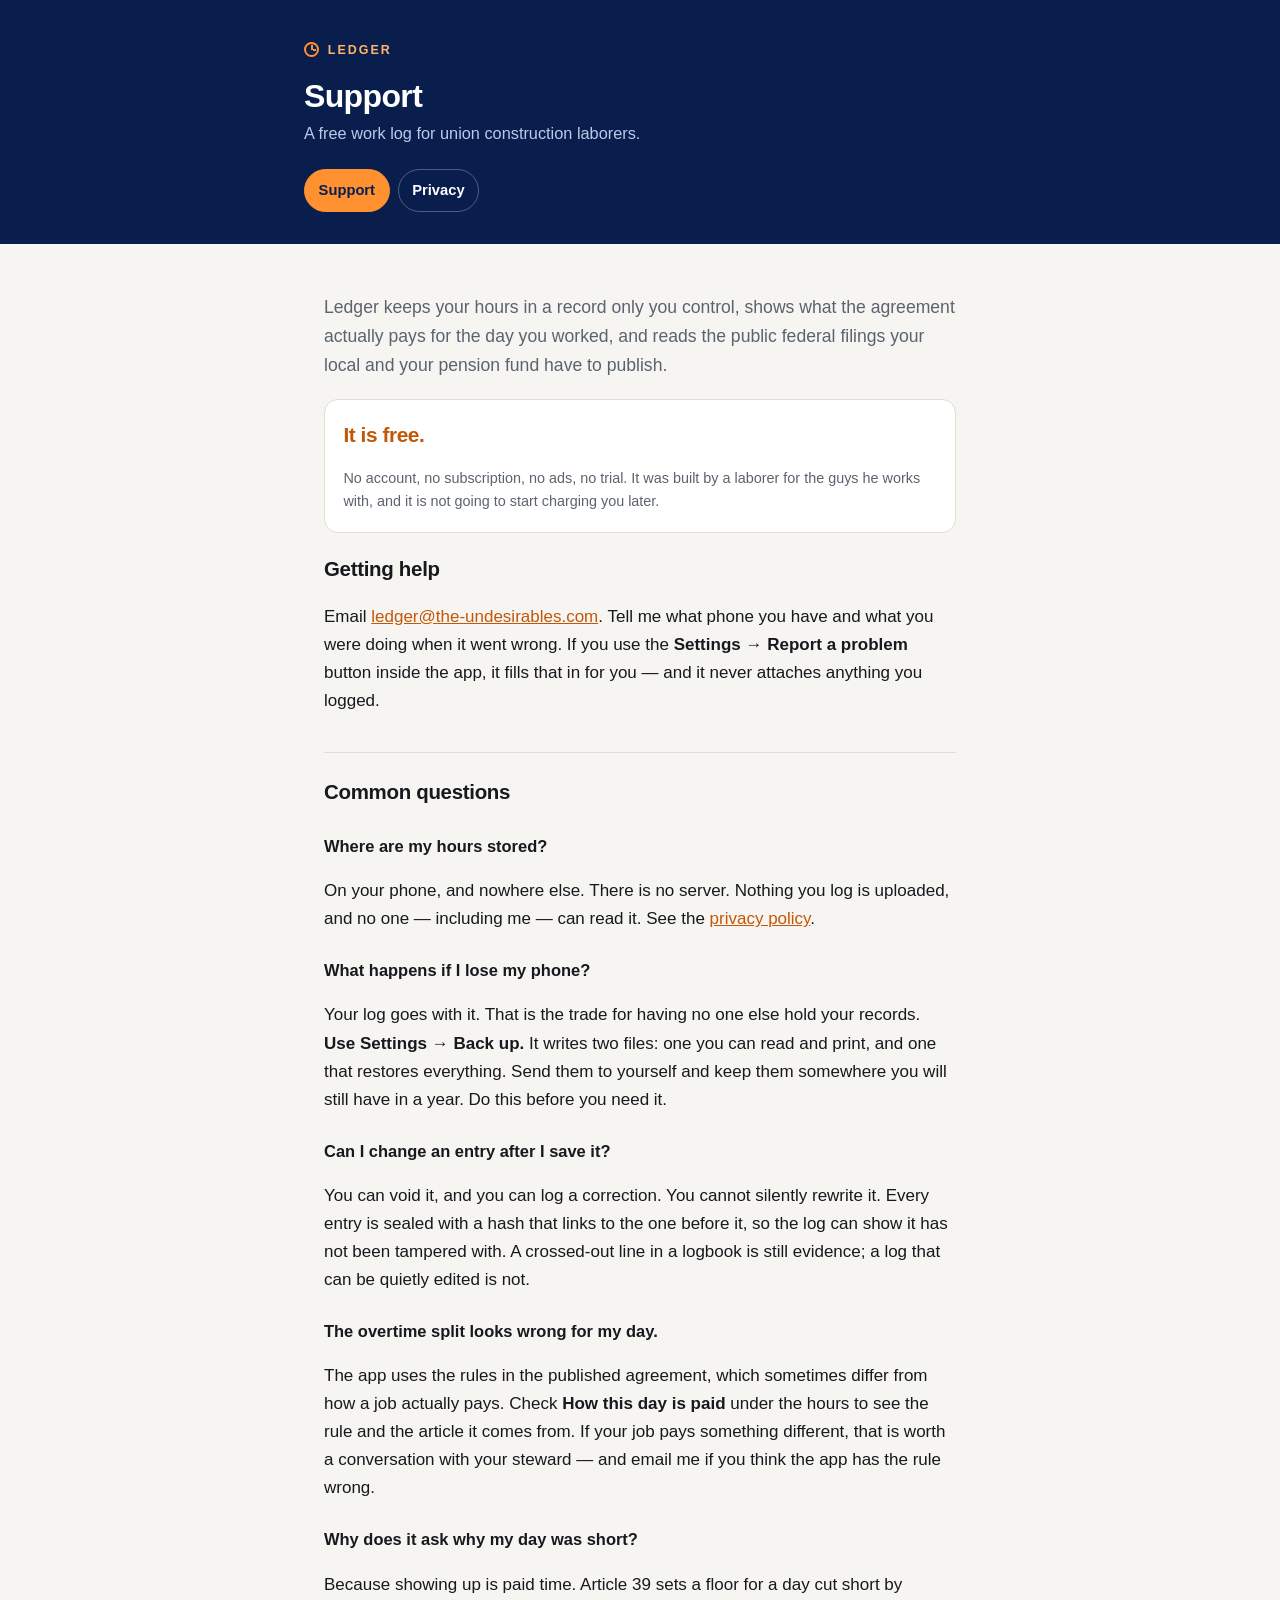
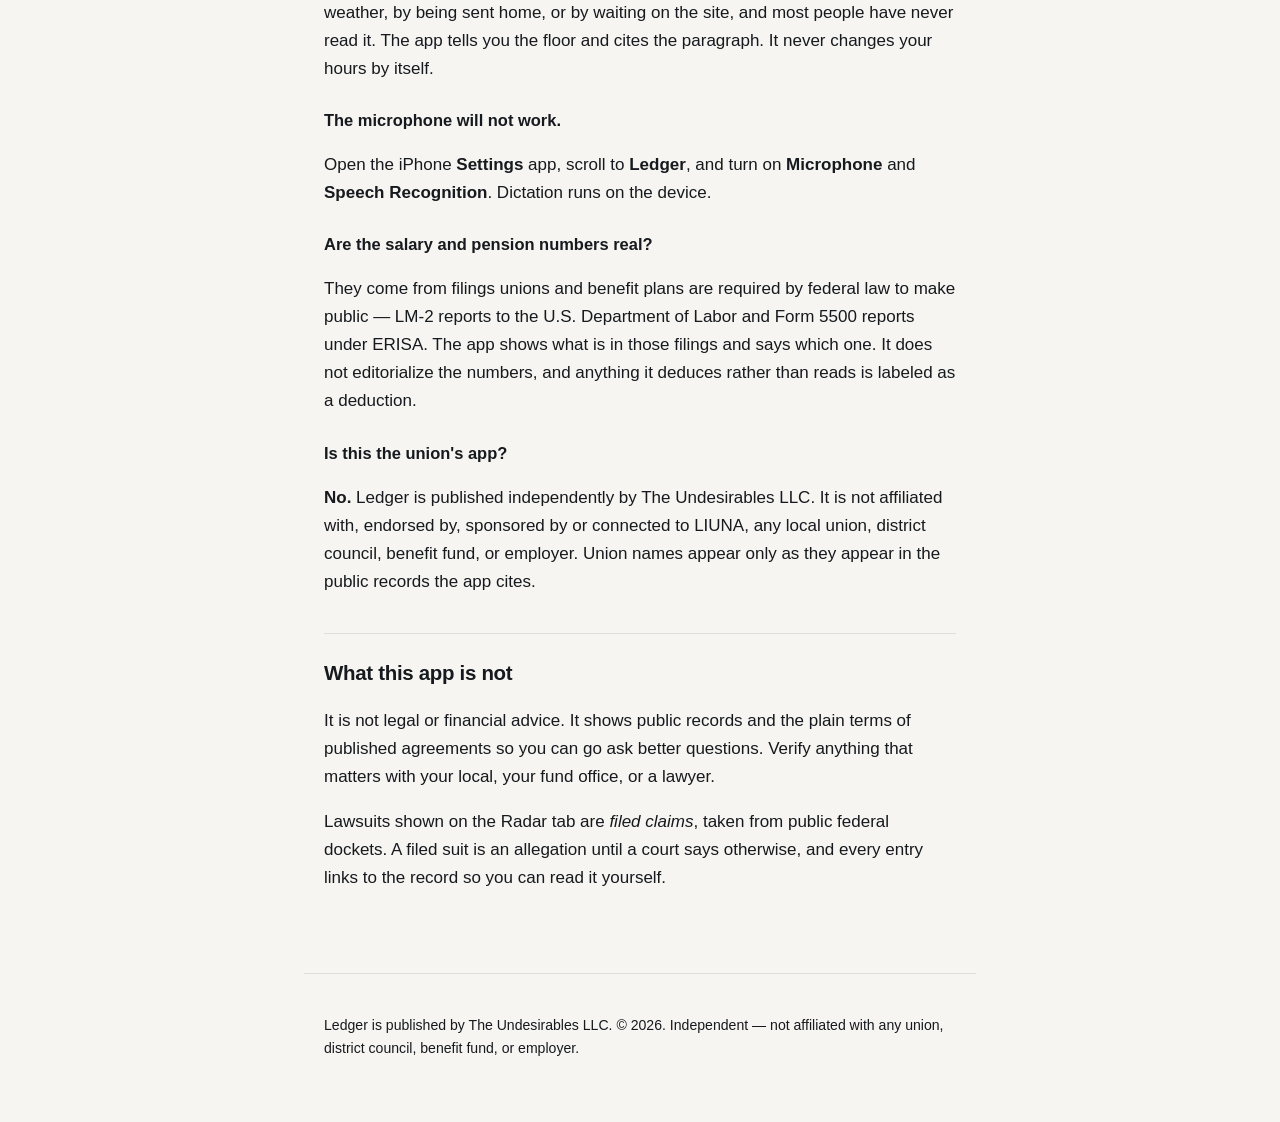
==== index.html @ 3ea69cf5 "Ledger support and privacy pages Apple requires both as public URLs. Two static pages, one styleshee" ====
<!doctype html>
<html lang="en">
<head>
<meta charset="utf-8">
<meta name="viewport" content="width=device-width, initial-scale=1">
<title>Ledger — Support</title>
<meta name="description" content="Help and support for Ledger, a free work log for union construction laborers.">
<link rel="stylesheet" href="./style.css">
</head>
<body>

<header>
  <div class="wrap">
    <span class="mark">Ledger</span>
    <h1>Support</h1>
    <p>A free work log for union construction laborers.</p>
    <nav>
      <a href="./" aria-current="page">Support</a>
      <a href="./privacy.html">Privacy</a>
    </nav>
  </div>
</header>

<main>

<p class="lede">Ledger keeps your hours in a record only you control, shows what
the agreement actually pays for the day you worked, and reads the public federal
filings your local and your pension fund have to publish.</p>

<div class="card">
  <p class="big">It is free.</p>
  <p class="meta">No account, no subscription, no ads, no trial. It was built by
  a laborer for the guys he works with, and it is not going to start charging you
  later.</p>
</div>

<h2>Getting help</h2>

<p>Email <a href="mailto:ledger@the-undesirables.com">ledger@the-undesirables.com</a>. Tell me what phone you
have and what you were doing when it went wrong. If you use the
<strong>Settings → Report a problem</strong> button inside the app, it fills that
in for you — and it never attaches anything you logged.</p>

<h2>Common questions</h2>

<h3>Where are my hours stored?</h3>
<p>On your phone, and nowhere else. There is no server. Nothing you log is
uploaded, and no one — including me — can read it. See the
<a href="./privacy.html">privacy policy</a>.</p>

<h3>What happens if I lose my phone?</h3>
<p>Your log goes with it. That is the trade for having no one else hold your
records. <strong>Use Settings → Back up.</strong> It writes two files: one you
can read and print, and one that restores everything. Send them to yourself and
keep them somewhere you will still have in a year. Do this before you need it.</p>

<h3>Can I change an entry after I save it?</h3>
<p>You can void it, and you can log a correction. You cannot silently rewrite
it. Every entry is sealed with a hash that links to the one before it, so the
log can show it has not been tampered with. A crossed-out line in a logbook is
still evidence; a log that can be quietly edited is not.</p>

<h3>The overtime split looks wrong for my day.</h3>
<p>The app uses the rules in the published agreement, which sometimes differ
from how a job actually pays. Check <strong>How this day is paid</strong> under
the hours to see the rule and the article it comes from. If your job pays
something different, that is worth a conversation with your steward — and email
me if you think the app has the rule wrong.</p>

<h3>Why does it ask why my day was short?</h3>
<p>Because showing up is paid time. Article 39 sets a floor for a day cut short
by weather, by being sent home, or by waiting on the site, and most people have
never read it. The app tells you the floor and cites the paragraph. It never
changes your hours by itself.</p>

<h3>The microphone will not work.</h3>
<p>Open the iPhone <strong>Settings</strong> app, scroll to <strong>Ledger</strong>,
and turn on <strong>Microphone</strong> and <strong>Speech Recognition</strong>.
Dictation runs on the device.</p>

<h3>Are the salary and pension numbers real?</h3>
<p>They come from filings unions and benefit plans are required by federal law
to make public — LM-2 reports to the U.S. Department of Labor and Form 5500
reports under ERISA. The app shows what is in those filings and says which one.
It does not editorialize the numbers, and anything it deduces rather than reads
is labeled as a deduction.</p>

<h3>Is this the union's app?</h3>
<p><strong>No.</strong> Ledger is published independently by The Undesirables
LLC. It is not affiliated with, endorsed by, sponsored by or connected to LIUNA,
any local union, district council, benefit fund, or employer. Union names appear
only as they appear in the public records the app cites.</p>

<h2>What this app is not</h2>

<p>It is not legal or financial advice. It shows public records and the plain
terms of published agreements so you can go ask better questions. Verify
anything that matters with your local, your fund office, or a lawyer.</p>

<p>Lawsuits shown on the Radar tab are <em>filed claims</em>, taken from public
federal dockets. A filed suit is an allegation until a court says otherwise, and
every entry links to the record so you can read it yourself.</p>

</main>

<footer>
  <p>Ledger is published by The Undesirables LLC. © 2026. Independent — not
  affiliated with any union, district council, benefit fund, or employer.</p>
</footer>

</body>
</html>
---- style.css ----
/* Ledger help site. One stylesheet, no fonts to fetch, no scripts. It has to
   open fast on a job trailer's signal, on a phone somebody bought in 2019. */

*, *::before, *::after { box-sizing: border-box; }

:root {
  --navy:   #0a1e4d;
  --navy-2: #133063;
  --paper:  #f6f5f2;
  --card:   #ffffff;
  --ink:    #16191d;
  --ink-2:  #5b636f;
  --line:   #e2ded7;
  --orange: #c25708;
}

@media (prefers-color-scheme: dark) {
  :root {
    --paper: #0b1220; --card: #121a2b; --ink: #eef1f5; --ink-2: #9aa5b6;
    --line: #222d42; --orange: #ff9130;
  }
}

html { -webkit-text-size-adjust: 100%; }

body {
  margin: 0;
  background: var(--paper);
  color: var(--ink);
  font: 17px/1.65 -apple-system, BlinkMacSystemFont, "Segoe UI", Roboto, Helvetica, Arial, sans-serif;
}

header {
  background: var(--navy);
  color: #fff;
  padding: 2.4rem 1.25rem 2rem;
}
header .wrap { max-width: 42rem; margin: 0 auto; }

.mark {
  display: inline-flex; align-items: center; gap: .55rem;
  font-weight: 700; letter-spacing: .16em; font-size: .78rem;
  text-transform: uppercase; color: #ffb46b;
}
.mark::before {
  content: ''; width: 15px; height: 15px; border-radius: 50%;
  border: 2.5px solid #ff9130;
  background:
    linear-gradient(#ff9130, #ff9130) 50% 4% / 2px 46% no-repeat,
    linear-gradient(#ff9130, #ff9130) 96% 50% / 30% 2px no-repeat;
}
header h1 {
  margin: .7rem 0 .35rem;
  font-size: 2rem; line-height: 1.15; letter-spacing: -.02em;
}
header p { margin: 0; color: #b9cbe8; font-size: 1.02rem; }

nav { margin-top: 1.4rem; display: flex; gap: .5rem; flex-wrap: wrap; }
nav a {
  padding: .5rem .85rem; border-radius: 999px;
  border: 1px solid rgba(255,255,255,.28);
  color: #fff; text-decoration: none; font-size: .92rem; font-weight: 600;
}
nav a[aria-current="page"] { background: #ff9130; border-color: #ff9130; color: var(--navy); }

main { max-width: 42rem; margin: 0 auto; padding: 2rem 1.25rem 4rem; }

h2 {
  margin: 2.3rem 0 .6rem; font-size: 1.28rem; letter-spacing: -.015em;
  padding-top: 1.4rem; border-top: 1px solid var(--line);
}
main > h2:first-of-type { border-top: 0; padding-top: 0; margin-top: .4rem; }
h3 { margin: 1.5rem 0 .35rem; font-size: 1.03rem; }

p, li { color: var(--ink); }
ul { padding-left: 1.15rem; }
li { margin: .3rem 0; }

.lede { font-size: 1.1rem; color: var(--ink-2); }

.card {
  background: var(--card); border: 1px solid var(--line);
  border-radius: 14px; padding: 1.1rem 1.15rem; margin: 1.2rem 0;
}
.card p:first-child { margin-top: 0; }
.card p:last-child { margin-bottom: 0; }

.big {
  font-size: 1.3rem; font-weight: 700; letter-spacing: -.02em;
  color: var(--orange); margin: 0;
}

a { color: var(--orange); }

.meta { color: var(--ink-2); font-size: .9rem; }

footer {
  max-width: 42rem; margin: 0 auto; padding: 1.6rem 1.25rem 3rem;
  border-top: 1px solid var(--line); color: var(--ink-2); font-size: .88rem;
}
footer a { color: var(--ink-2); }
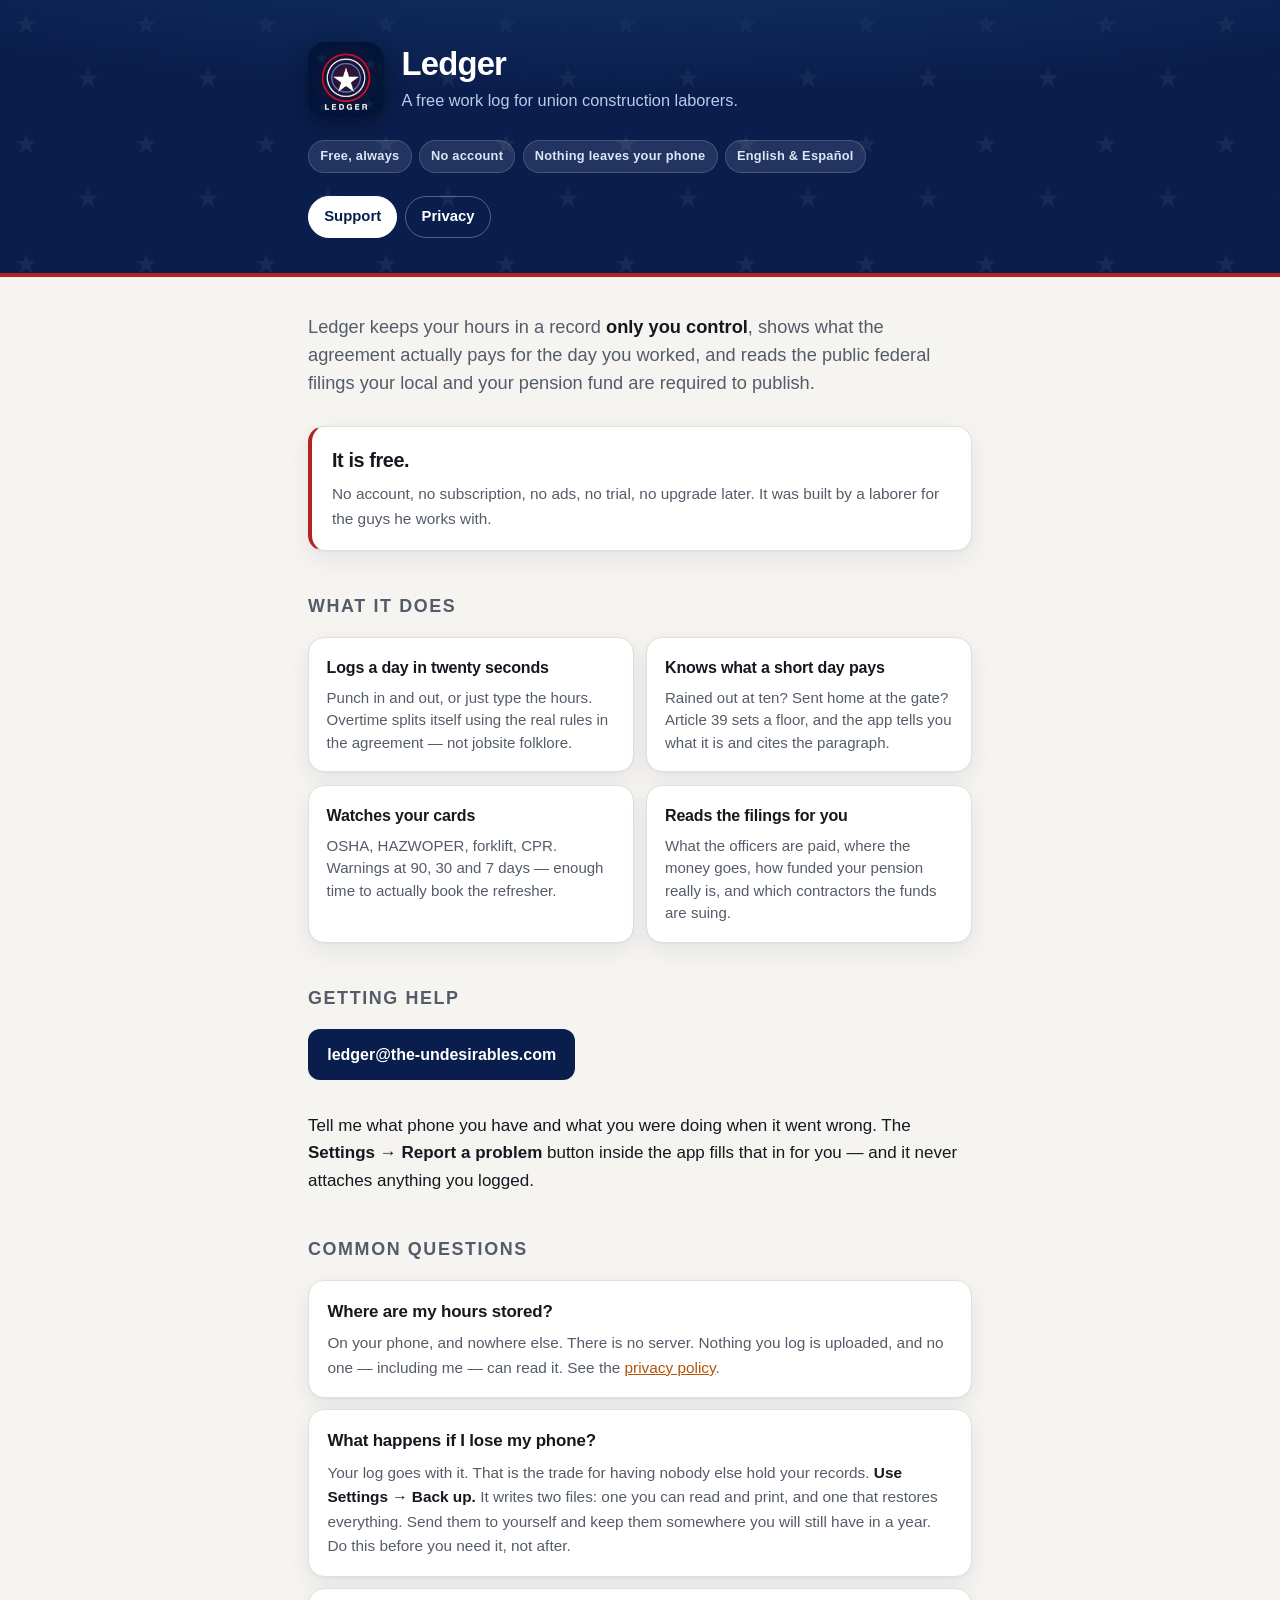
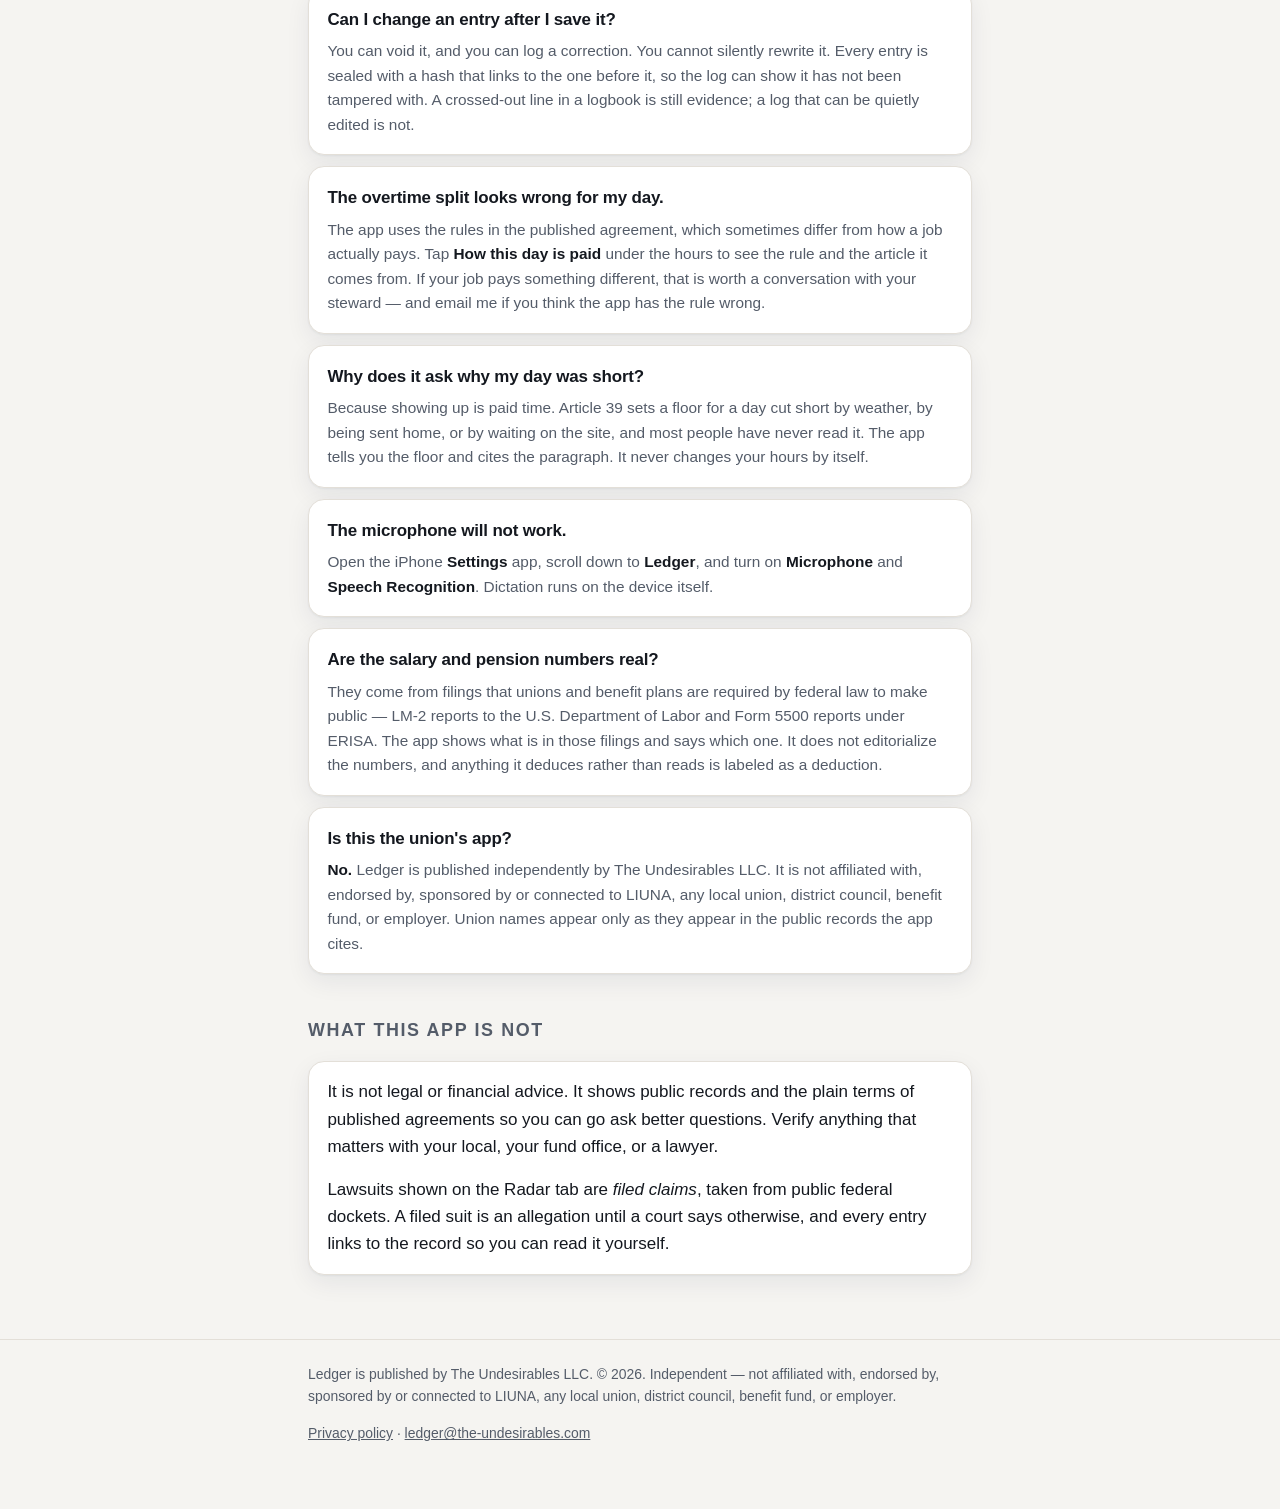
==== commit 196a0280: "Design pass: give the pages the app's own identity The support page was a wall of question-and-answe" ====
--- a/index.html
+++ b/index.html
@@ -5,15 +5,26 @@
 <meta name="viewport" content="width=device-width, initial-scale=1">
 <title>Ledger — Support</title>
 <meta name="description" content="Help and support for Ledger, a free work log for union construction laborers.">
+<link rel="icon" href="./icon-256.png">
 <link rel="stylesheet" href="./style.css">
 </head>
 <body>
 
 <header>
   <div class="wrap">
-    <span class="mark">Ledger</span>
-    <h1>Support</h1>
-    <p>A free work log for union construction laborers.</p>
+    <div class="hero">
+      <img src="./icon-256.png" alt="" width="76" height="76">
+      <div>
+        <h1>Ledger</h1>
+        <p>A free work log for union construction laborers.</p>
+      </div>
+    </div>
+    <div class="chips">
+      <span>Free, always</span>
+      <span>No account</span>
+      <span>Nothing leaves your phone</span>
+      <span>English &amp; Español</span>
+    </div>
     <nav>
       <a href="./" aria-current="page">Support</a>
       <a href="./privacy.html">Privacy</a>
@@ -22,90 +33,144 @@
 </header>
 
 <main>
+<div class="wrap">
 
-<p class="lede">Ledger keeps your hours in a record only you control, shows what
-the agreement actually pays for the day you worked, and reads the public federal
-filings your local and your pension fund have to publish.</p>
+  <p class="lede">Ledger keeps your hours in a record <strong>only you
+  control</strong>, shows what the agreement actually pays for the day you
+  worked, and reads the public federal filings your local and your pension fund
+  are required to publish.</p>
 
-<div class="card">
-  <p class="big">It is free.</p>
-  <p class="meta">No account, no subscription, no ads, no trial. It was built by
-  a laborer for the guys he works with, and it is not going to start charging you
-  later.</p>
+  <div class="free">
+    <b>It is free.</b>
+    <p>No account, no subscription, no ads, no trial, no upgrade later. It was
+    built by a laborer for the guys he works with.</p>
+  </div>
+
+  <h2>What it does</h2>
+
+  <div class="grid">
+    <div class="tile">
+      <h3>Logs a day in twenty seconds</h3>
+      <p>Punch in and out, or just type the hours. Overtime splits itself using
+      the real rules in the agreement — not jobsite folklore.</p>
+    </div>
+    <div class="tile">
+      <h3>Knows what a short day pays</h3>
+      <p>Rained out at ten? Sent home at the gate? Article 39 sets a floor, and
+      the app tells you what it is and cites the paragraph.</p>
+    </div>
+    <div class="tile">
+      <h3>Watches your cards</h3>
+      <p>OSHA, HAZWOPER, forklift, CPR. Warnings at 90, 30 and 7 days — enough
+      time to actually book the refresher.</p>
+    </div>
+    <div class="tile">
+      <h3>Reads the filings for you</h3>
+      <p>What the officers are paid, where the money goes, how funded your
+      pension really is, and which contractors the funds are suing.</p>
+    </div>
+  </div>
+
+  <h2>Getting help</h2>
+
+  <p><a class="mailto" href="mailto:ledger@the-undesirables.com">ledger@the-undesirables.com</a></p>
+
+  <p>Tell me what phone you have and what you were doing when it went wrong. The
+  <strong>Settings → Report a problem</strong> button inside the app fills that
+  in for you — and it never attaches anything you logged.</p>
+
+  <h2>Common questions</h2>
+
+  <div class="qa">
+    <h3>Where are my hours stored?</h3>
+    <p>On your phone, and nowhere else. There is no server. Nothing you log is
+    uploaded, and no one — including me — can read it. See the
+    <a href="./privacy.html">privacy policy</a>.</p>
+  </div>
+
+  <div class="qa">
+    <h3>What happens if I lose my phone?</h3>
+    <p>Your log goes with it. That is the trade for having nobody else hold your
+    records. <strong>Use Settings → Back up.</strong> It writes two files: one
+    you can read and print, and one that restores everything. Send them to
+    yourself and keep them somewhere you will still have in a year. Do this
+    before you need it, not after.</p>
+  </div>
+
+  <div class="qa">
+    <h3>Can I change an entry after I save it?</h3>
+    <p>You can void it, and you can log a correction. You cannot silently
+    rewrite it. Every entry is sealed with a hash that links to the one before
+    it, so the log can show it has not been tampered with. A crossed-out line in
+    a logbook is still evidence; a log that can be quietly edited is not.</p>
+  </div>
+
+  <div class="qa">
+    <h3>The overtime split looks wrong for my day.</h3>
+    <p>The app uses the rules in the published agreement, which sometimes differ
+    from how a job actually pays. Tap <strong>How this day is paid</strong>
+    under the hours to see the rule and the article it comes from. If your job
+    pays something different, that is worth a conversation with your steward —
+    and email me if you think the app has the rule wrong.</p>
+  </div>
+
+  <div class="qa">
+    <h3>Why does it ask why my day was short?</h3>
+    <p>Because showing up is paid time. Article 39 sets a floor for a day cut
+    short by weather, by being sent home, or by waiting on the site, and most
+    people have never read it. The app tells you the floor and cites the
+    paragraph. It never changes your hours by itself.</p>
+  </div>
+
+  <div class="qa">
+    <h3>The microphone will not work.</h3>
+    <p>Open the iPhone <strong>Settings</strong> app, scroll down to
+    <strong>Ledger</strong>, and turn on <strong>Microphone</strong> and
+    <strong>Speech Recognition</strong>. Dictation runs on the device itself.</p>
+  </div>
+
+  <div class="qa">
+    <h3>Are the salary and pension numbers real?</h3>
+    <p>They come from filings that unions and benefit plans are required by
+    federal law to make public — LM-2 reports to the U.S. Department of Labor
+    and Form 5500 reports under ERISA. The app shows what is in those filings
+    and says which one. It does not editorialize the numbers, and anything it
+    deduces rather than reads is labeled as a deduction.</p>
+  </div>
+
+  <div class="qa">
+    <h3>Is this the union's app?</h3>
+    <p><strong>No.</strong> Ledger is published independently by The
+    Undesirables LLC. It is not affiliated with, endorsed by, sponsored by or
+    connected to LIUNA, any local union, district council, benefit fund, or
+    employer. Union names appear only as they appear in the public records the
+    app cites.</p>
+  </div>
+
+  <h2>What this app is not</h2>
+
+  <div class="plain">
+    <p>It is not legal or financial advice. It shows public records and the
+    plain terms of published agreements so you can go ask better questions.
+    Verify anything that matters with your local, your fund office, or a
+    lawyer.</p>
+    <p>Lawsuits shown on the Radar tab are <em>filed claims</em>, taken from
+    public federal dockets. A filed suit is an allegation until a court says
+    otherwise, and every entry links to the record so you can read it
+    yourself.</p>
+  </div>
+
 </div>
-
-<h2>Getting help</h2>
-
-<p>Email <a href="mailto:ledger@the-undesirables.com">ledger@the-undesirables.com</a>. Tell me what phone you
-have and what you were doing when it went wrong. If you use the
-<strong>Settings → Report a problem</strong> button inside the app, it fills that
-in for you — and it never attaches anything you logged.</p>
-
-<h2>Common questions</h2>
-
-<h3>Where are my hours stored?</h3>
-<p>On your phone, and nowhere else. There is no server. Nothing you log is
-uploaded, and no one — including me — can read it. See the
-<a href="./privacy.html">privacy policy</a>.</p>
-
-<h3>What happens if I lose my phone?</h3>
-<p>Your log goes with it. That is the trade for having no one else hold your
-records. <strong>Use Settings → Back up.</strong> It writes two files: one you
-can read and print, and one that restores everything. Send them to yourself and
-keep them somewhere you will still have in a year. Do this before you need it.</p>
-
-<h3>Can I change an entry after I save it?</h3>
-<p>You can void it, and you can log a correction. You cannot silently rewrite
-it. Every entry is sealed with a hash that links to the one before it, so the
-log can show it has not been tampered with. A crossed-out line in a logbook is
-still evidence; a log that can be quietly edited is not.</p>
-
-<h3>The overtime split looks wrong for my day.</h3>
-<p>The app uses the rules in the published agreement, which sometimes differ
-from how a job actually pays. Check <strong>How this day is paid</strong> under
-the hours to see the rule and the article it comes from. If your job pays
-something different, that is worth a conversation with your steward — and email
-me if you think the app has the rule wrong.</p>
-
-<h3>Why does it ask why my day was short?</h3>
-<p>Because showing up is paid time. Article 39 sets a floor for a day cut short
-by weather, by being sent home, or by waiting on the site, and most people have
-never read it. The app tells you the floor and cites the paragraph. It never
-changes your hours by itself.</p>
-
-<h3>The microphone will not work.</h3>
-<p>Open the iPhone <strong>Settings</strong> app, scroll to <strong>Ledger</strong>,
-and turn on <strong>Microphone</strong> and <strong>Speech Recognition</strong>.
-Dictation runs on the device.</p>
-
-<h3>Are the salary and pension numbers real?</h3>
-<p>They come from filings unions and benefit plans are required by federal law
-to make public — LM-2 reports to the U.S. Department of Labor and Form 5500
-reports under ERISA. The app shows what is in those filings and says which one.
-It does not editorialize the numbers, and anything it deduces rather than reads
-is labeled as a deduction.</p>
-
-<h3>Is this the union's app?</h3>
-<p><strong>No.</strong> Ledger is published independently by The Undesirables
-LLC. It is not affiliated with, endorsed by, sponsored by or connected to LIUNA,
-any local union, district council, benefit fund, or employer. Union names appear
-only as they appear in the public records the app cites.</p>
-
-<h2>What this app is not</h2>
-
-<p>It is not legal or financial advice. It shows public records and the plain
-terms of published agreements so you can go ask better questions. Verify
-anything that matters with your local, your fund office, or a lawyer.</p>
-
-<p>Lawsuits shown on the Radar tab are <em>filed claims</em>, taken from public
-federal dockets. A filed suit is an allegation until a court says otherwise, and
-every entry links to the record so you can read it yourself.</p>
-
 </main>
 
 <footer>
-  <p>Ledger is published by The Undesirables LLC. © 2026. Independent — not
-  affiliated with any union, district council, benefit fund, or employer.</p>
+  <div class="wrap">
+    <p>Ledger is published by The Undesirables LLC. © 2026. Independent — not
+    affiliated with, endorsed by, sponsored by or connected to LIUNA, any local
+    union, district council, benefit fund, or employer.</p>
+    <p><a href="./privacy.html">Privacy policy</a> ·
+    <a href="mailto:ledger@the-undesirables.com">ledger@the-undesirables.com</a></p>
+  </div>
 </footer>
 
 </body>
--- a/style.css
+++ b/style.css
@@ -1,23 +1,31 @@
-/* Ledger help site. One stylesheet, no fonts to fetch, no scripts. It has to
-   open fast on a job trailer's signal, on a phone somebody bought in 2019. */
+/* Ledger help site.
+   One stylesheet, no scripts, no fonts to fetch, one 59 KB icon. It has to open
+   on a job trailer's signal, on a phone somebody bought in 2019. Everything
+   here is system fonts and flat color. */
 
 *, *::before, *::after { box-sizing: border-box; }
 
 :root {
-  --navy:   #0a1e4d;
-  --navy-2: #133063;
-  --paper:  #f6f5f2;
-  --card:   #ffffff;
-  --ink:    #16191d;
-  --ink-2:  #5b636f;
-  --line:   #e2ded7;
-  --orange: #c25708;
+  --navy:    #0a1e4d;
+  --navy-2:  #123163;
+  --navy-3:  #061634;
+  --paper:   #f5f4f1;
+  --card:    #ffffff;
+  --ink:     #14181f;
+  --ink-2:   #545c69;
+  --line:    #e3dfd8;
+  --red:     #b4241f;
+  --orange:  #b4530a;
+  --star:    #ffffff;
+  --shadow:  0 1px 2px rgba(10,30,77,.05), 0 8px 24px rgba(10,30,77,.07);
+  --r:       16px;
 }
 
 @media (prefers-color-scheme: dark) {
   :root {
-    --paper: #0b1220; --card: #121a2b; --ink: #eef1f5; --ink-2: #9aa5b6;
-    --line: #222d42; --orange: #ff9130;
+    --paper: #0b1220; --card: #131c2e; --ink: #eef1f5; --ink-2: #9aa5b6;
+    --line: #222d42; --red: #ff6b63; --orange: #ff9130;
+    --shadow: none;
   }
 }
 
@@ -27,75 +35,141 @@
   margin: 0;
   background: var(--paper);
   color: var(--ink);
-  font: 17px/1.65 -apple-system, BlinkMacSystemFont, "Segoe UI", Roboto, Helvetica, Arial, sans-serif;
+  font: 17px/1.6 -apple-system, BlinkMacSystemFont, "Segoe UI", Roboto, Helvetica, Arial, sans-serif;
+  -webkit-font-smoothing: antialiased;
 }
+
+.wrap { max-width: 44rem; margin: 0 auto; padding: 0 1.25rem; }
+
+/* ---- hero ---- */
 
 header {
   background: var(--navy);
+  background-image:
+    radial-gradient(120% 90% at 50% -20%, var(--navy-2), transparent 60%),
+    url('data:image/svg+xml;utf8,<svg xmlns="http://www.w3.org/2000/svg" width="120" height="120" viewBox="0 0 120 120"><g fill="%23ffffff" fill-opacity="0.055"><path d="M26 14l2.4 7.3h7.7l-6.2 4.5 2.4 7.3-6.3-4.6-6.2 4.6 2.3-7.3-6.2-4.5h7.7z"/><path d="M88 68l2.4 7.3h7.7l-6.2 4.5 2.4 7.3-6.3-4.6-6.2 4.6 2.3-7.3-6.2-4.5h7.7z"/></g></svg>');
   color: #fff;
-  padding: 2.4rem 1.25rem 2rem;
+  padding: 2.6rem 0 2.2rem;
+  border-bottom: 4px solid var(--red);
 }
-header .wrap { max-width: 42rem; margin: 0 auto; }
 
-.mark {
-  display: inline-flex; align-items: center; gap: .55rem;
-  font-weight: 700; letter-spacing: .16em; font-size: .78rem;
-  text-transform: uppercase; color: #ffb46b;
+.hero { display: flex; align-items: center; gap: 1.1rem; }
+.hero img {
+  width: 76px; height: 76px; border-radius: 18px; flex: none;
+  box-shadow: 0 6px 20px rgba(0,0,0,.35);
 }
-.mark::before {
-  content: ''; width: 15px; height: 15px; border-radius: 50%;
-  border: 2.5px solid #ff9130;
-  background:
-    linear-gradient(#ff9130, #ff9130) 50% 4% / 2px 46% no-repeat,
-    linear-gradient(#ff9130, #ff9130) 96% 50% / 30% 2px no-repeat;
+.hero h1 {
+  margin: 0; font-size: 2.05rem; line-height: 1.1; letter-spacing: -.025em;
 }
-header h1 {
-  margin: .7rem 0 .35rem;
-  font-size: 2rem; line-height: 1.15; letter-spacing: -.02em;
+.hero p { margin: .3rem 0 0; color: #b7cbea; font-size: 1.02rem; }
+
+/* Three facts, stated once, at the top. They are the whole pitch. */
+.chips { display: flex; flex-wrap: wrap; gap: .45rem; margin-top: 1.4rem; }
+.chips span {
+  font-size: .8rem; font-weight: 640; letter-spacing: .02em;
+  padding: .34rem .7rem; border-radius: 999px;
+  background: rgba(255,255,255,.1); border: 1px solid rgba(255,255,255,.16);
+  color: #dbe7f8;
 }
-header p { margin: 0; color: #b9cbe8; font-size: 1.02rem; }
 
-nav { margin-top: 1.4rem; display: flex; gap: .5rem; flex-wrap: wrap; }
+nav { margin-top: 1.4rem; display: flex; gap: .5rem; }
 nav a {
-  padding: .5rem .85rem; border-radius: 999px;
-  border: 1px solid rgba(255,255,255,.28);
-  color: #fff; text-decoration: none; font-size: .92rem; font-weight: 600;
+  padding: .52rem .95rem; border-radius: 999px;
+  border: 1px solid rgba(255,255,255,.3);
+  color: #fff; text-decoration: none; font-size: .93rem; font-weight: 640;
 }
-nav a[aria-current="page"] { background: #ff9130; border-color: #ff9130; color: var(--navy); }
+nav a:hover { background: rgba(255,255,255,.1); }
+nav a[aria-current="page"] {
+  background: #fff; border-color: #fff; color: var(--navy);
+}
 
-main { max-width: 42rem; margin: 0 auto; padding: 2rem 1.25rem 4rem; }
+/* ---- body ---- */
+
+main { padding-top: 2.2rem; padding-bottom: 3rem; }
+
+.lede { font-size: 1.14rem; line-height: 1.55; color: var(--ink-2); margin: 0 0 1.8rem; }
+.lede strong { color: var(--ink); font-weight: 650; }
 
 h2 {
-  margin: 2.3rem 0 .6rem; font-size: 1.28rem; letter-spacing: -.015em;
-  padding-top: 1.4rem; border-top: 1px solid var(--line);
+  margin: 2.6rem 0 1rem; font-size: 1.12rem; letter-spacing: .09em;
+  text-transform: uppercase; color: var(--ink-2); font-weight: 700;
 }
-main > h2:first-of-type { border-top: 0; padding-top: 0; margin-top: .4rem; }
-h3 { margin: 1.5rem 0 .35rem; font-size: 1.03rem; }
+main > .wrap > h2:first-child { margin-top: 0; }
 
-p, li { color: var(--ink); }
-ul { padding-left: 1.15rem; }
-li { margin: .3rem 0; }
+h3 { margin: 0 0 .4rem; font-size: 1.06rem; letter-spacing: -.01em; }
 
-.lede { font-size: 1.1rem; color: var(--ink-2); }
-
-.card {
-  background: var(--card); border: 1px solid var(--line);
-  border-radius: 14px; padding: 1.1rem 1.15rem; margin: 1.2rem 0;
-}
-.card p:first-child { margin-top: 0; }
-.card p:last-child { margin-bottom: 0; }
-
-.big {
-  font-size: 1.3rem; font-weight: 700; letter-spacing: -.02em;
-  color: var(--orange); margin: 0;
-}
-
+p { margin: 0 0 1rem; }
+ul { padding-left: 1.15rem; margin: 0 0 1rem; }
+li { margin: .32rem 0; }
 a { color: var(--orange); }
 
-.meta { color: var(--ink-2); font-size: .9rem; }
+/* ---- the free card ---- */
+
+.free {
+  background: var(--card); border: 1px solid var(--line);
+  border-left: 4px solid var(--red);
+  border-radius: var(--r); padding: 1.15rem 1.25rem;
+  box-shadow: var(--shadow); margin: 0 0 1.6rem;
+}
+.free b { display: block; font-size: 1.24rem; letter-spacing: -.02em; margin-bottom: .3rem; }
+.free p { margin: 0; color: var(--ink-2); font-size: .96rem; }
+
+/* ---- what it does ---- */
+
+.grid { display: grid; gap: .8rem; grid-template-columns: 1fr; }
+@media (min-width: 40rem) { .grid { grid-template-columns: 1fr 1fr; } }
+
+.tile {
+  background: var(--card); border: 1px solid var(--line);
+  border-radius: var(--r); padding: 1.05rem 1.1rem; box-shadow: var(--shadow);
+}
+.tile h3 { font-size: 1rem; }
+.tile p { margin: 0; font-size: .94rem; color: var(--ink-2); line-height: 1.5; }
+
+/* ---- contact ---- */
+
+.mailto {
+  display: inline-block; margin-bottom: 1rem;
+  background: var(--navy); color: #fff; text-decoration: none;
+  padding: .8rem 1.2rem; border-radius: 12px;
+  font-weight: 650; font-size: 1rem;
+}
+.mailto:hover { background: var(--navy-2); }
+
+/* ---- faq ---- */
+
+.qa {
+  background: var(--card); border: 1px solid var(--line);
+  border-radius: var(--r); padding: 1.05rem 1.15rem; margin-bottom: .7rem;
+  box-shadow: var(--shadow);
+}
+.qa p:last-child { margin-bottom: 0; }
+.qa p { font-size: .96rem; color: var(--ink-2); }
+.qa p strong, .qa p b { color: var(--ink); }
+
+/* ---- privacy page ---- */
+
+.nothing {
+  background: var(--navy); color: #fff; border-radius: var(--r);
+  padding: 1.5rem 1.35rem; margin: 0 0 1.6rem;
+  border-left: 4px solid var(--red);
+}
+.nothing b { display: block; font-size: 2rem; letter-spacing: -.03em; line-height: 1; }
+.nothing p { margin: .6rem 0 0; color: #b7cbea; font-size: .96rem; }
+
+.plain { background: var(--card); border: 1px solid var(--line);
+  border-radius: var(--r); padding: 1.05rem 1.15rem; box-shadow: var(--shadow);
+  margin-bottom: 1rem; }
+.plain p:last-child, .plain ul:last-child { margin-bottom: 0; }
+
+/* ---- footer ---- */
 
 footer {
-  max-width: 42rem; margin: 0 auto; padding: 1.6rem 1.25rem 3rem;
-  border-top: 1px solid var(--line); color: var(--ink-2); font-size: .88rem;
+  border-top: 1px solid var(--line);
+  padding: 1.5rem 0 3rem; color: var(--ink-2); font-size: .87rem; line-height: 1.55;
 }
 footer a { color: var(--ink-2); }
+
+@media (prefers-reduced-motion: reduce) {
+  *, *::before, *::after { transition-duration: .01ms !important; animation-duration: .01ms !important; }
+}
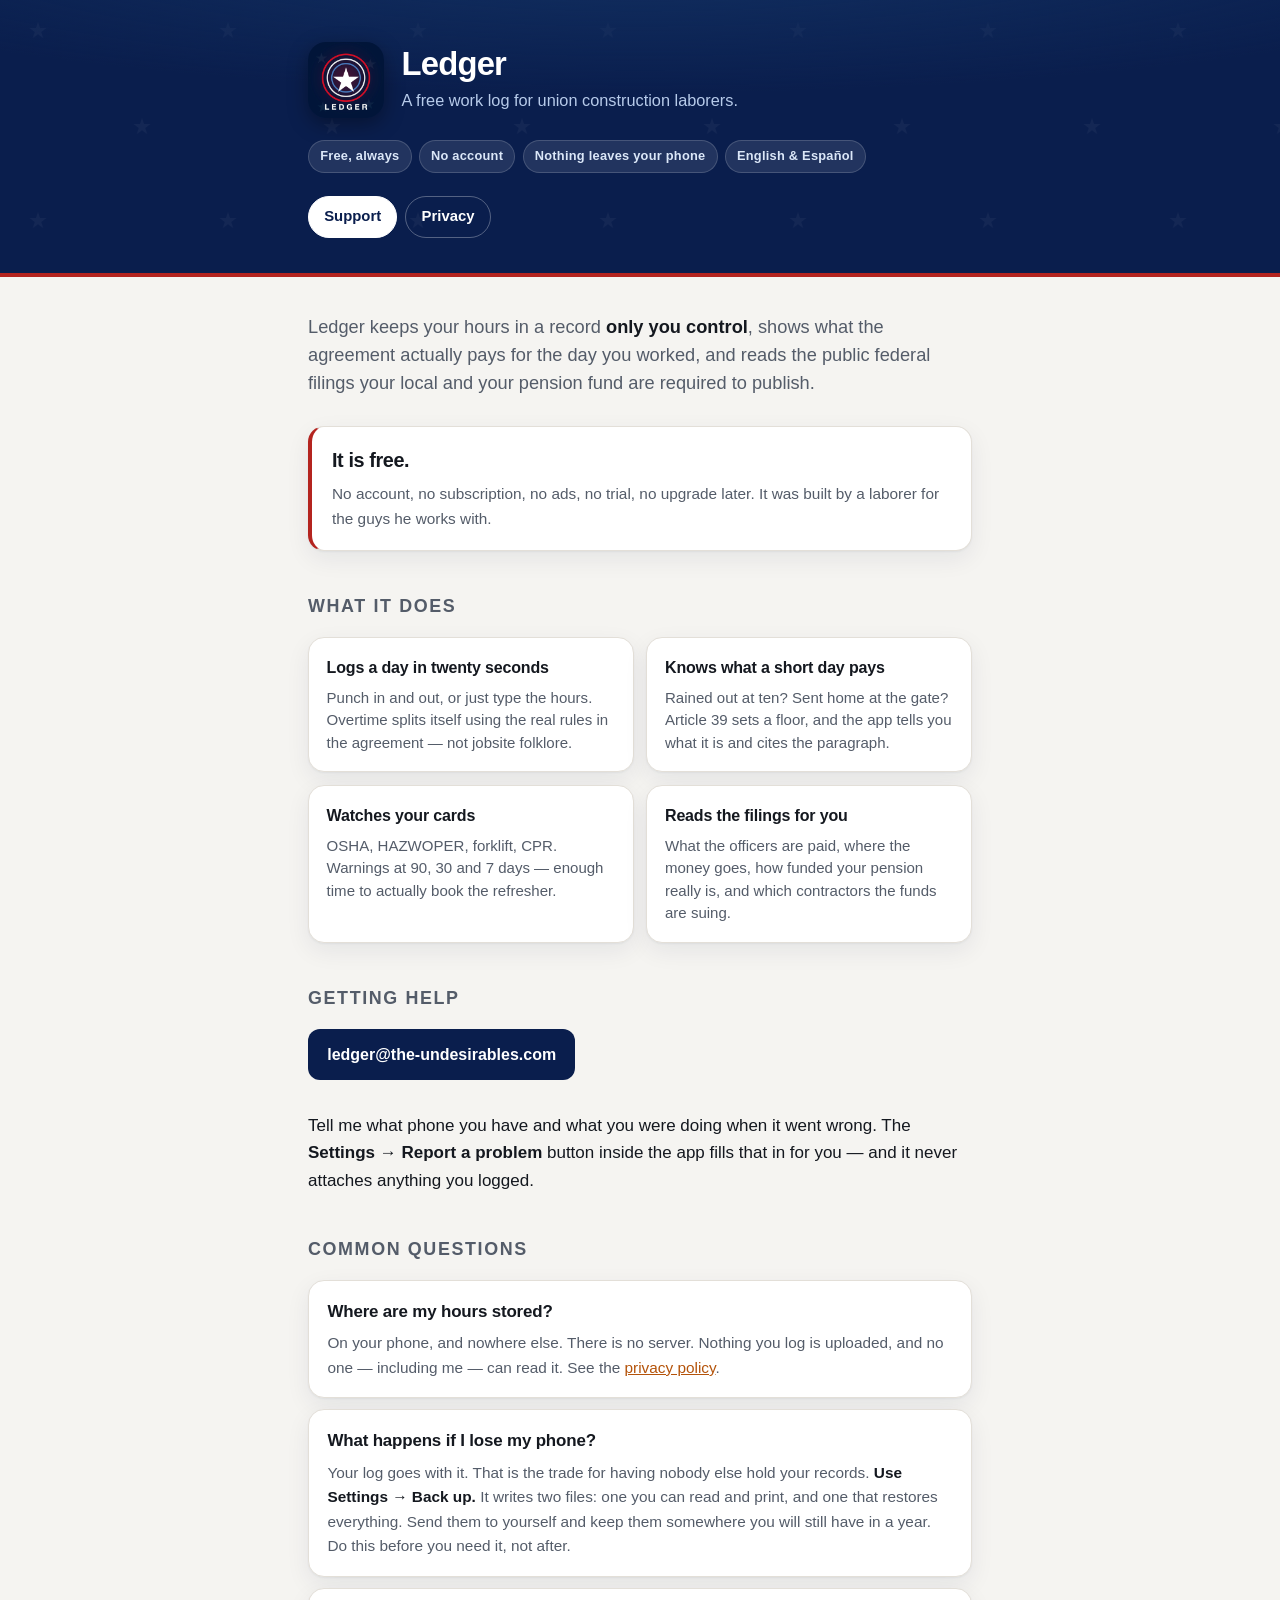
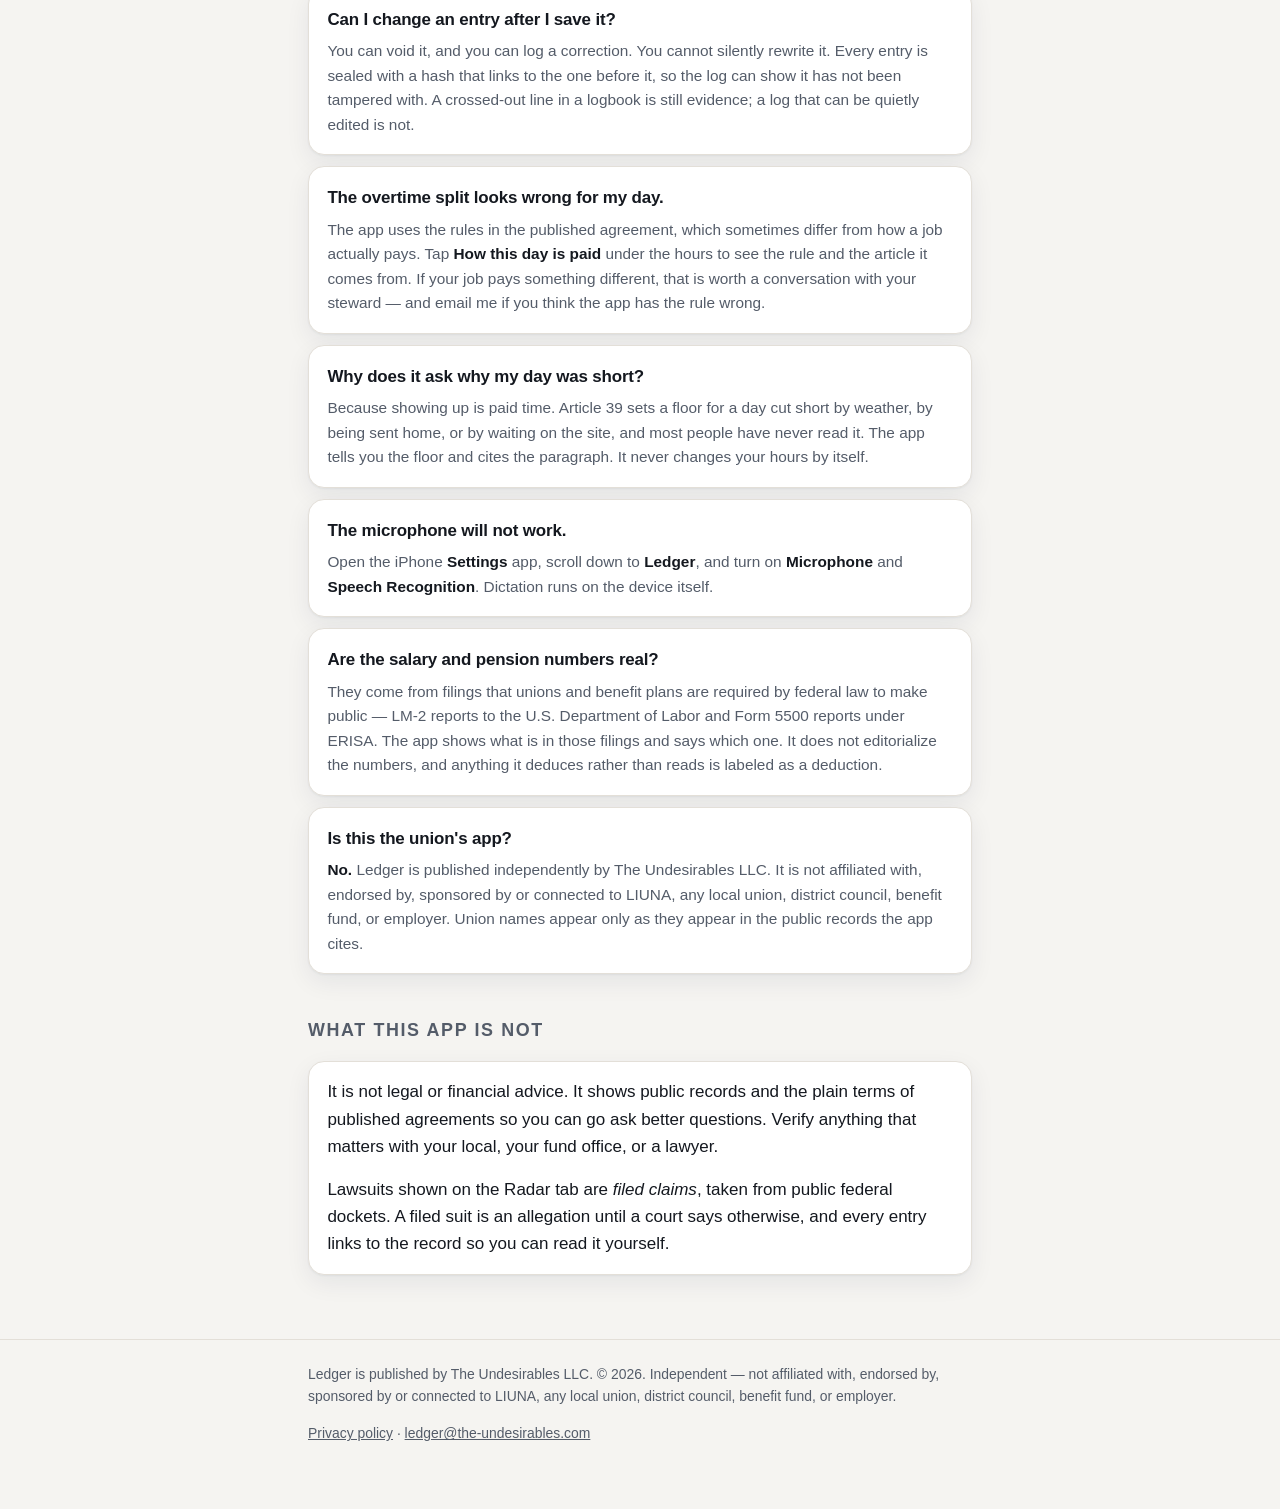
==== commit 420bb411: "Sparser star field — it was competing with the type Same motif as the app icon, half the opacity and" ====
--- a/index.html
+++ b/index.html
@@ -6,7 +6,7 @@
 <title>Ledger — Support</title>
 <meta name="description" content="Help and support for Ledger, a free work log for union construction laborers.">
 <link rel="icon" href="./icon-256.png">
-<link rel="stylesheet" href="./style.css">
+<link rel="stylesheet" href="./style.css?v=3">
 </head>
 <body>
 
--- a/style.css
+++ b/style.css
@@ -47,7 +47,7 @@
   background: var(--navy);
   background-image:
     radial-gradient(120% 90% at 50% -20%, var(--navy-2), transparent 60%),
-    url('data:image/svg+xml;utf8,<svg xmlns="http://www.w3.org/2000/svg" width="120" height="120" viewBox="0 0 120 120"><g fill="%23ffffff" fill-opacity="0.055"><path d="M26 14l2.4 7.3h7.7l-6.2 4.5 2.4 7.3-6.3-4.6-6.2 4.6 2.3-7.3-6.2-4.5h7.7z"/><path d="M88 68l2.4 7.3h7.7l-6.2 4.5 2.4 7.3-6.3-4.6-6.2 4.6 2.3-7.3-6.2-4.5h7.7z"/></g></svg>');
+    url('data:image/svg+xml;utf8,<svg xmlns="http://www.w3.org/2000/svg" width="190" height="190" viewBox="0 0 190 190"><g fill="%23ffffff" fill-opacity="0.038"><path d="M38 22l2 6.1h6.4l-5.2 3.8 2 6.1-5.2-3.8-5.2 3.8 2-6.1-5.2-3.8h6.4z"/><path d="M142 118l2 6.1h6.4l-5.2 3.8 2 6.1-5.2-3.8-5.2 3.8 2-6.1-5.2-3.8h6.4z"/></g></svg>');
   color: #fff;
   padding: 2.6rem 0 2.2rem;
   border-bottom: 4px solid var(--red);
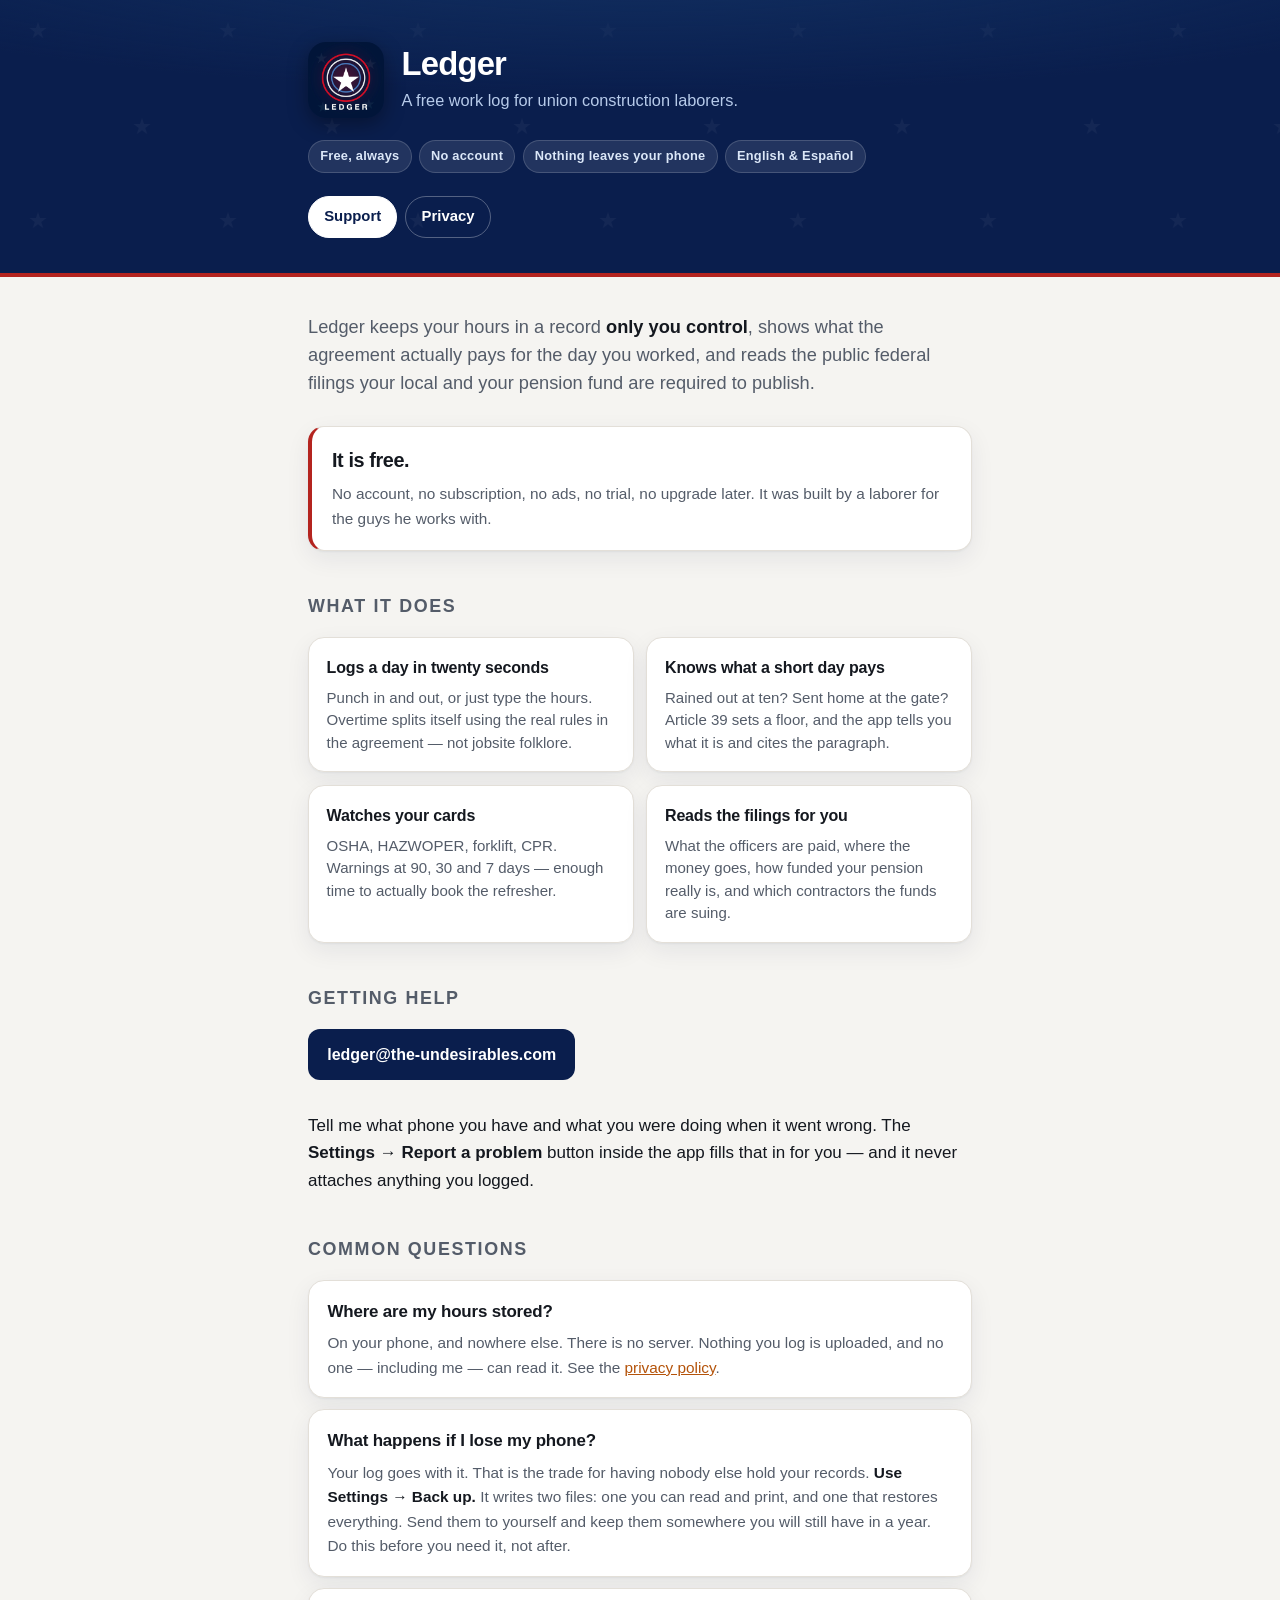
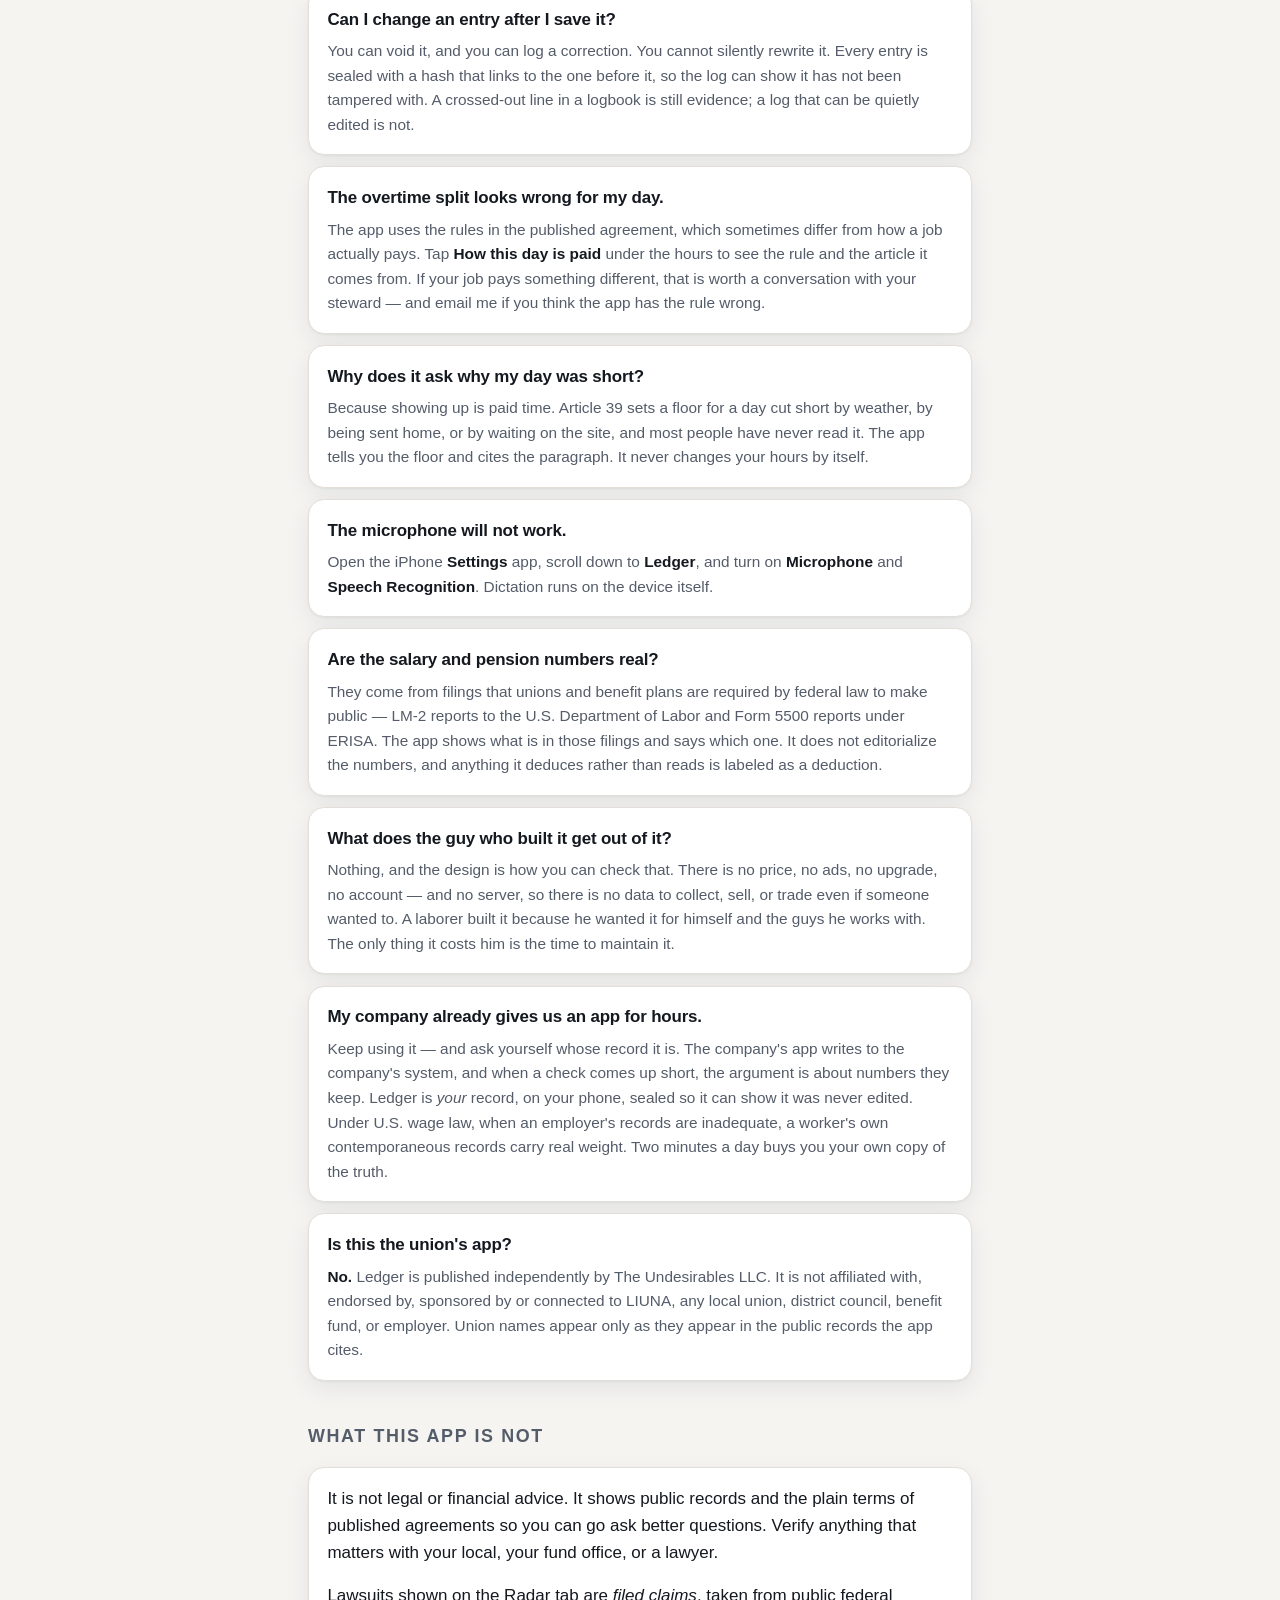
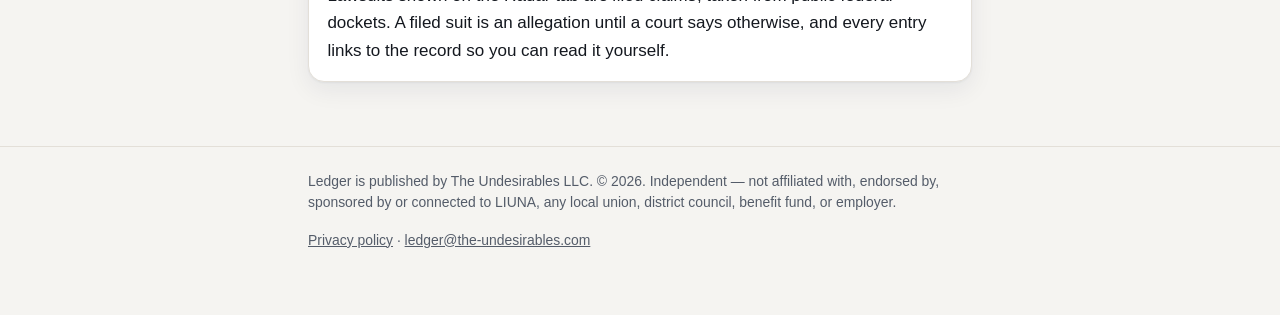
==== commit 1456219e: "Answer the two objections from the field Twelve installs at the picnic surfaced exactly two objectio" ====
--- a/index.html
+++ b/index.html
@@ -139,6 +139,26 @@
   </div>
 
   <div class="qa">
+    <h3>What does the guy who built it get out of it?</h3>
+    <p>Nothing, and the design is how you can check that. There is no price, no
+    ads, no upgrade, no account — and no server, so there is no data to collect,
+    sell, or trade even if someone wanted to. A laborer built it because he
+    wanted it for himself and the guys he works with. The only thing it costs
+    him is the time to maintain it.</p>
+  </div>
+
+  <div class="qa">
+    <h3>My company already gives us an app for hours.</h3>
+    <p>Keep using it — and ask yourself whose record it is. The company's app
+    writes to the company's system, and when a check comes up short, the
+    argument is about numbers they keep. Ledger is <em>your</em> record, on your
+    phone, sealed so it can show it was never edited. Under U.S. wage law, when
+    an employer's records are inadequate, a worker's own contemporaneous
+    records carry real weight. Two minutes a day buys you your own copy of the
+    truth.</p>
+  </div>
+
+  <div class="qa">
     <h3>Is this the union's app?</h3>
     <p><strong>No.</strong> Ledger is published independently by The
     Undesirables LLC. It is not affiliated with, endorsed by, sponsored by or
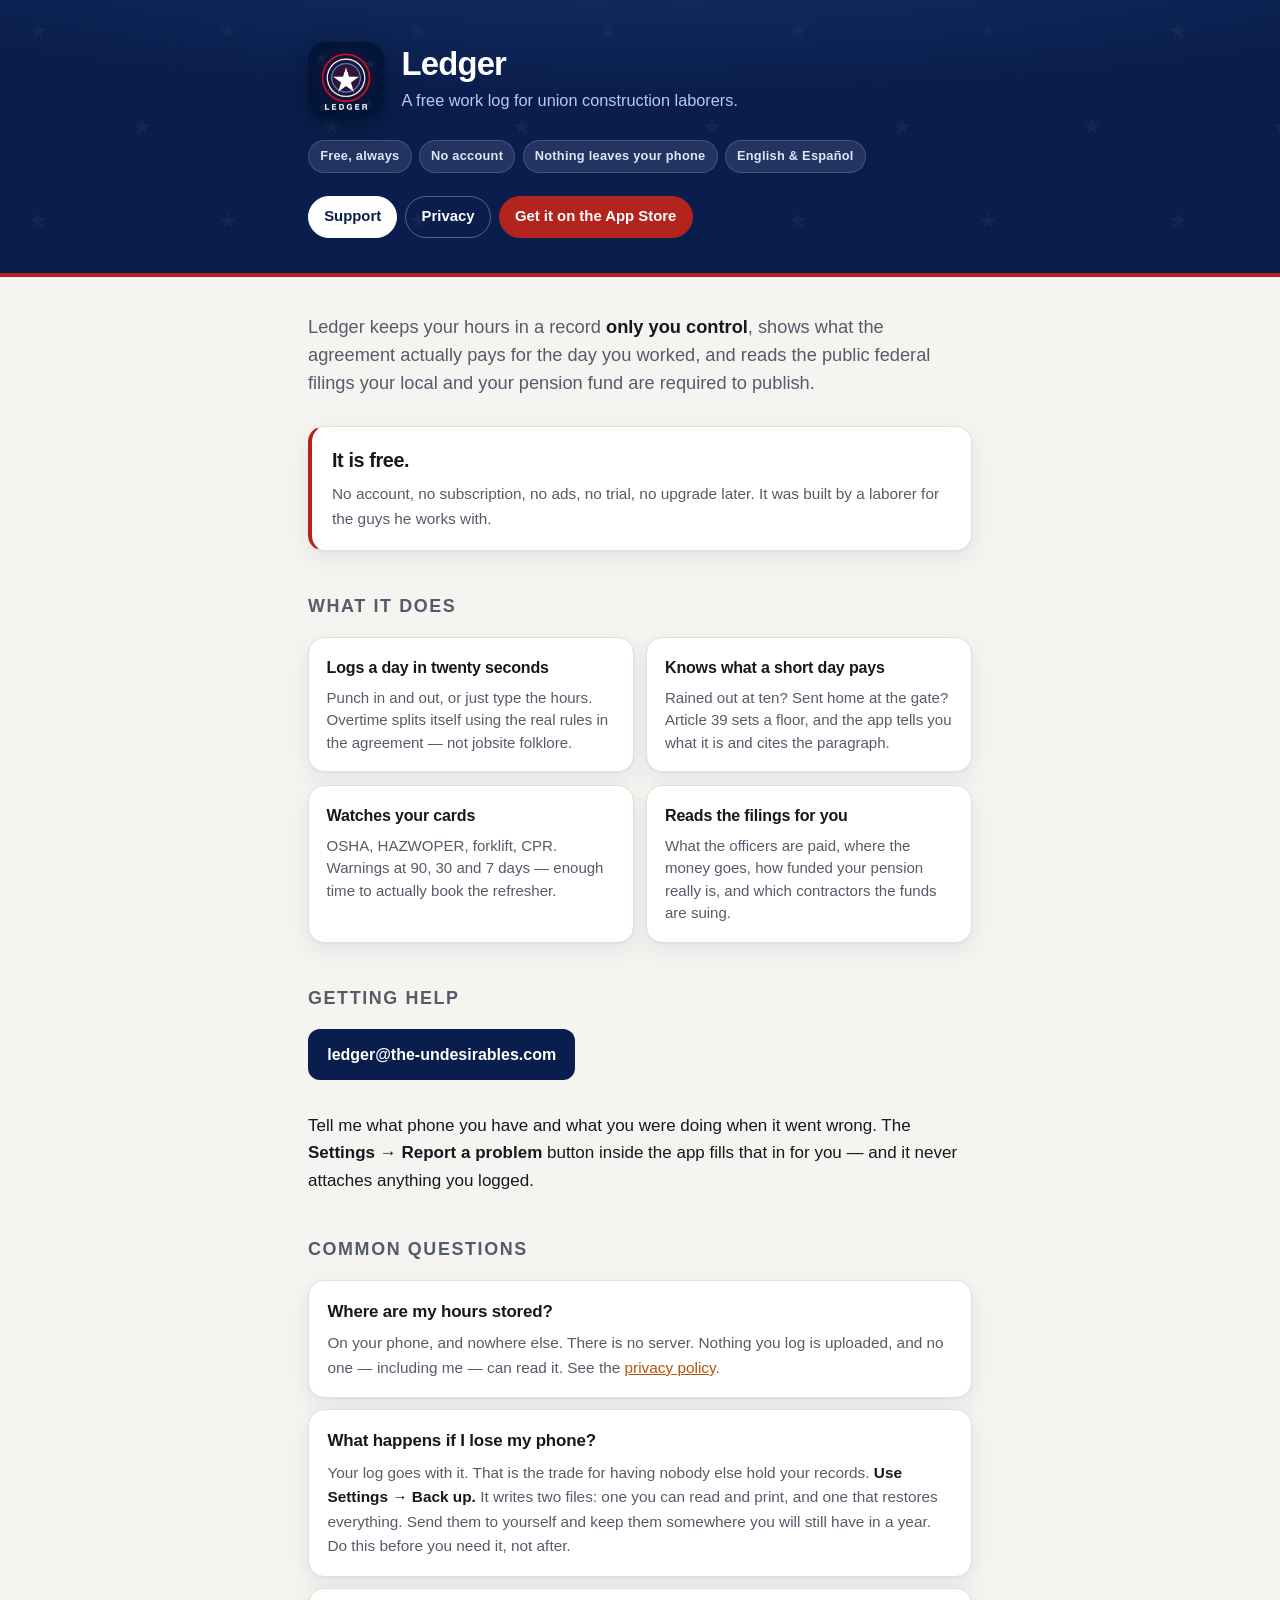
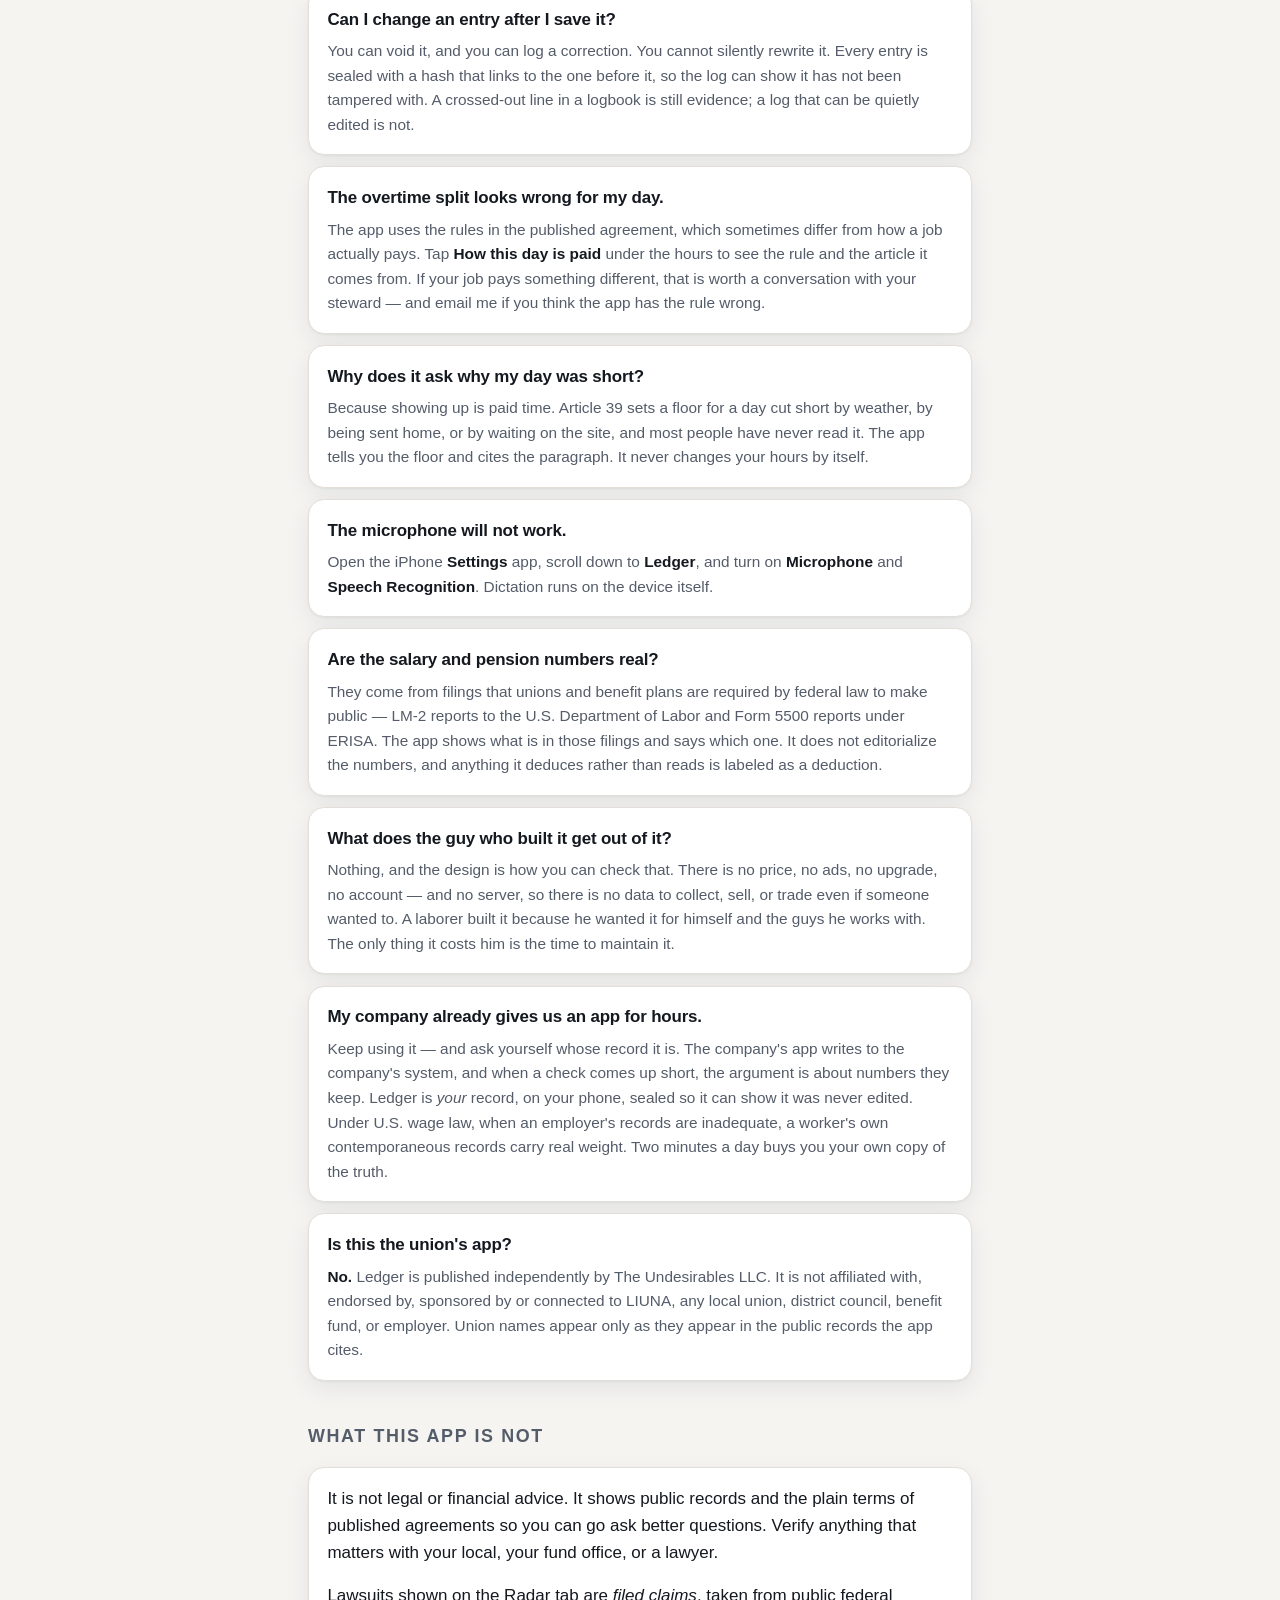
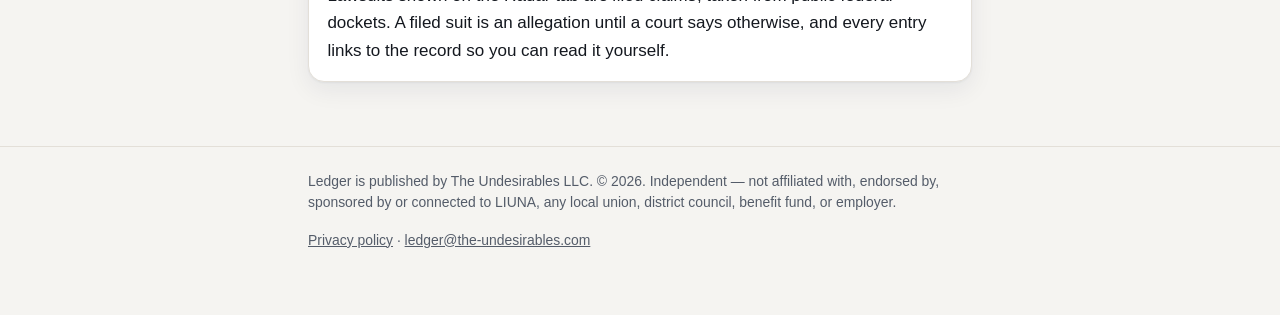
==== commit 63655955: "The App Store button, and a quieter byline Ledger shipped on the App Store 17 Aug 2026 — the header " ====
--- a/index.html
+++ b/index.html
@@ -6,7 +6,7 @@
 <title>Ledger — Support</title>
 <meta name="description" content="Help and support for Ledger, a free work log for union construction laborers.">
 <link rel="icon" href="./icon-256.png">
-<link rel="stylesheet" href="./style.css?v=3">
+<link rel="stylesheet" href="./style.css?v=4">
 </head>
 <body>
 
@@ -28,6 +28,7 @@
     <nav>
       <a href="./" aria-current="page">Support</a>
       <a href="./privacy.html">Privacy</a>
+          <a class="store" href="https://apps.apple.com/us/app/ledger-union-work-log/id6797896983">Get it on the App Store</a>
     </nav>
   </div>
 </header>
--- a/style.css
+++ b/style.css
@@ -82,6 +82,9 @@
 nav a[aria-current="page"] {
   background: #fff; border-color: #fff; color: var(--navy);
 }
+/* The one pill that is an action rather than a page. */
+nav a.store { background: var(--red); border-color: var(--red); }
+nav a.store:hover { background: #c9332d; }
 
 /* ---- body ---- */
 
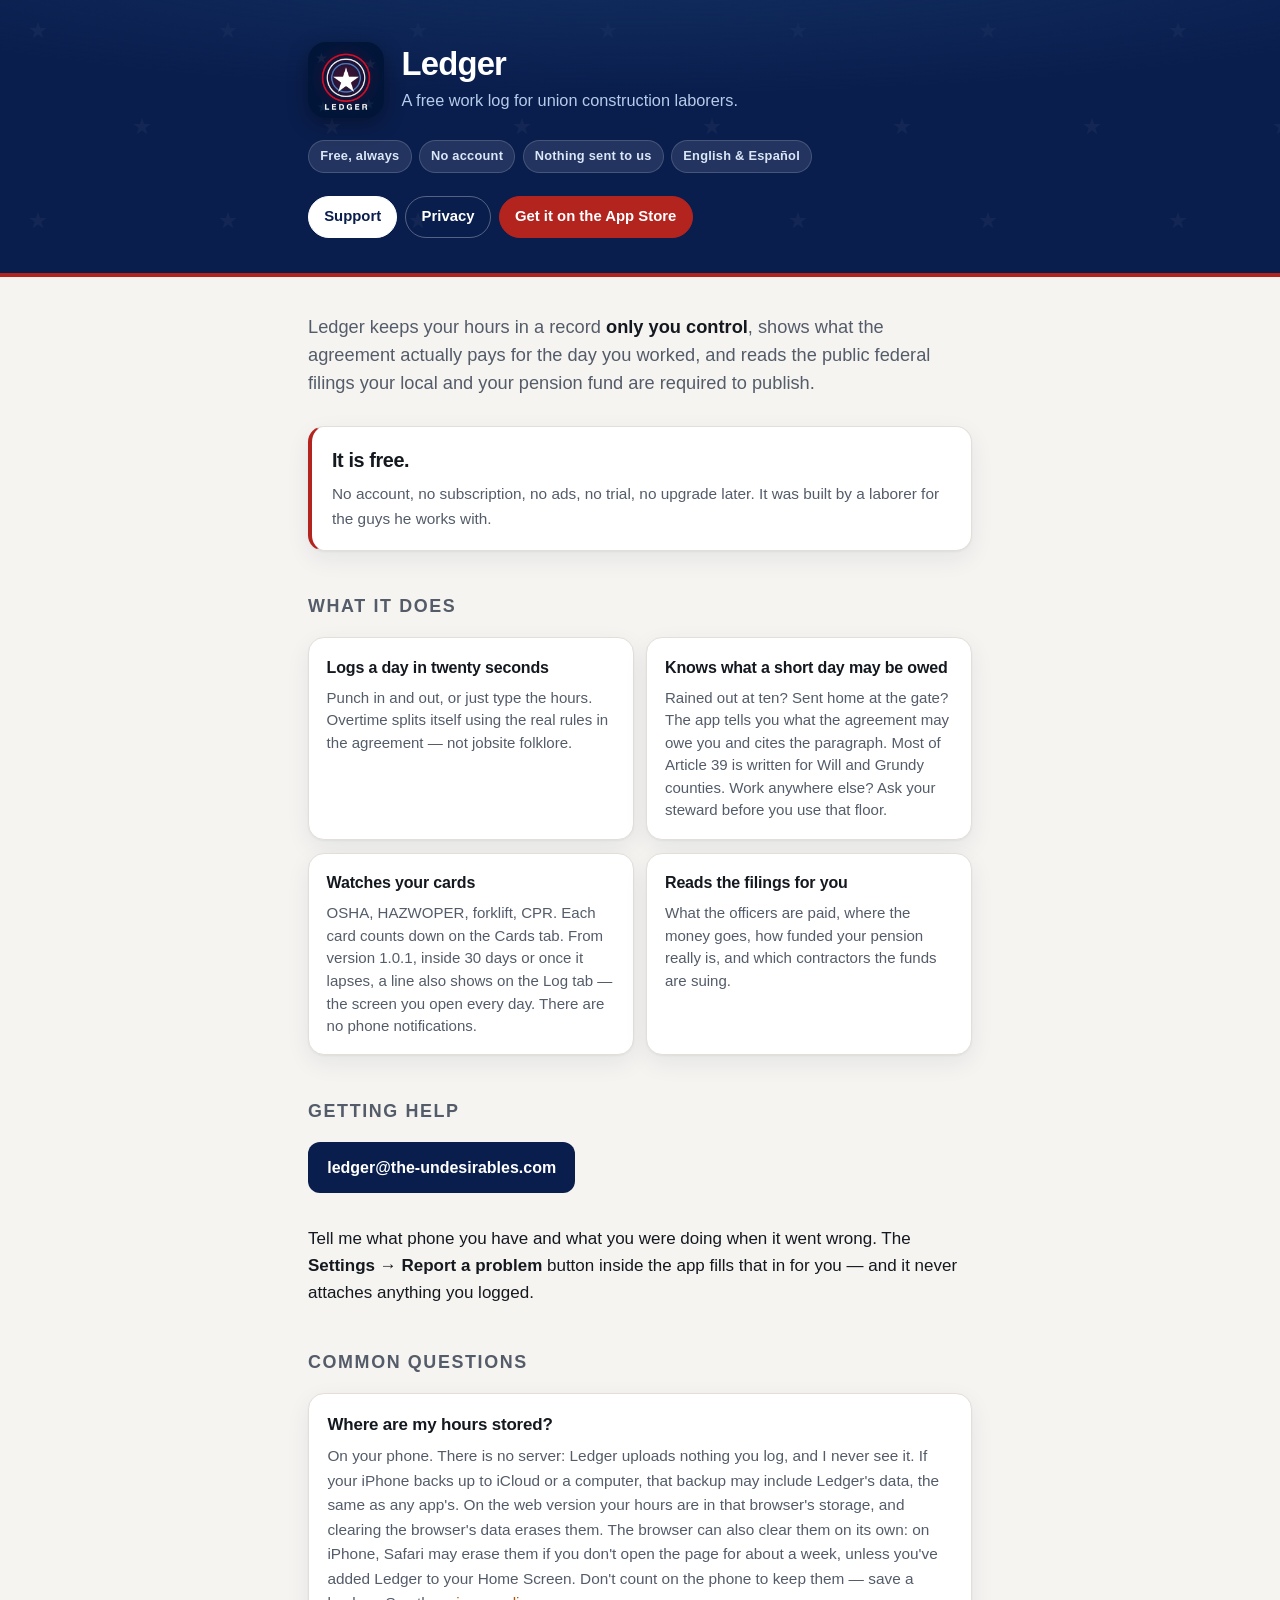
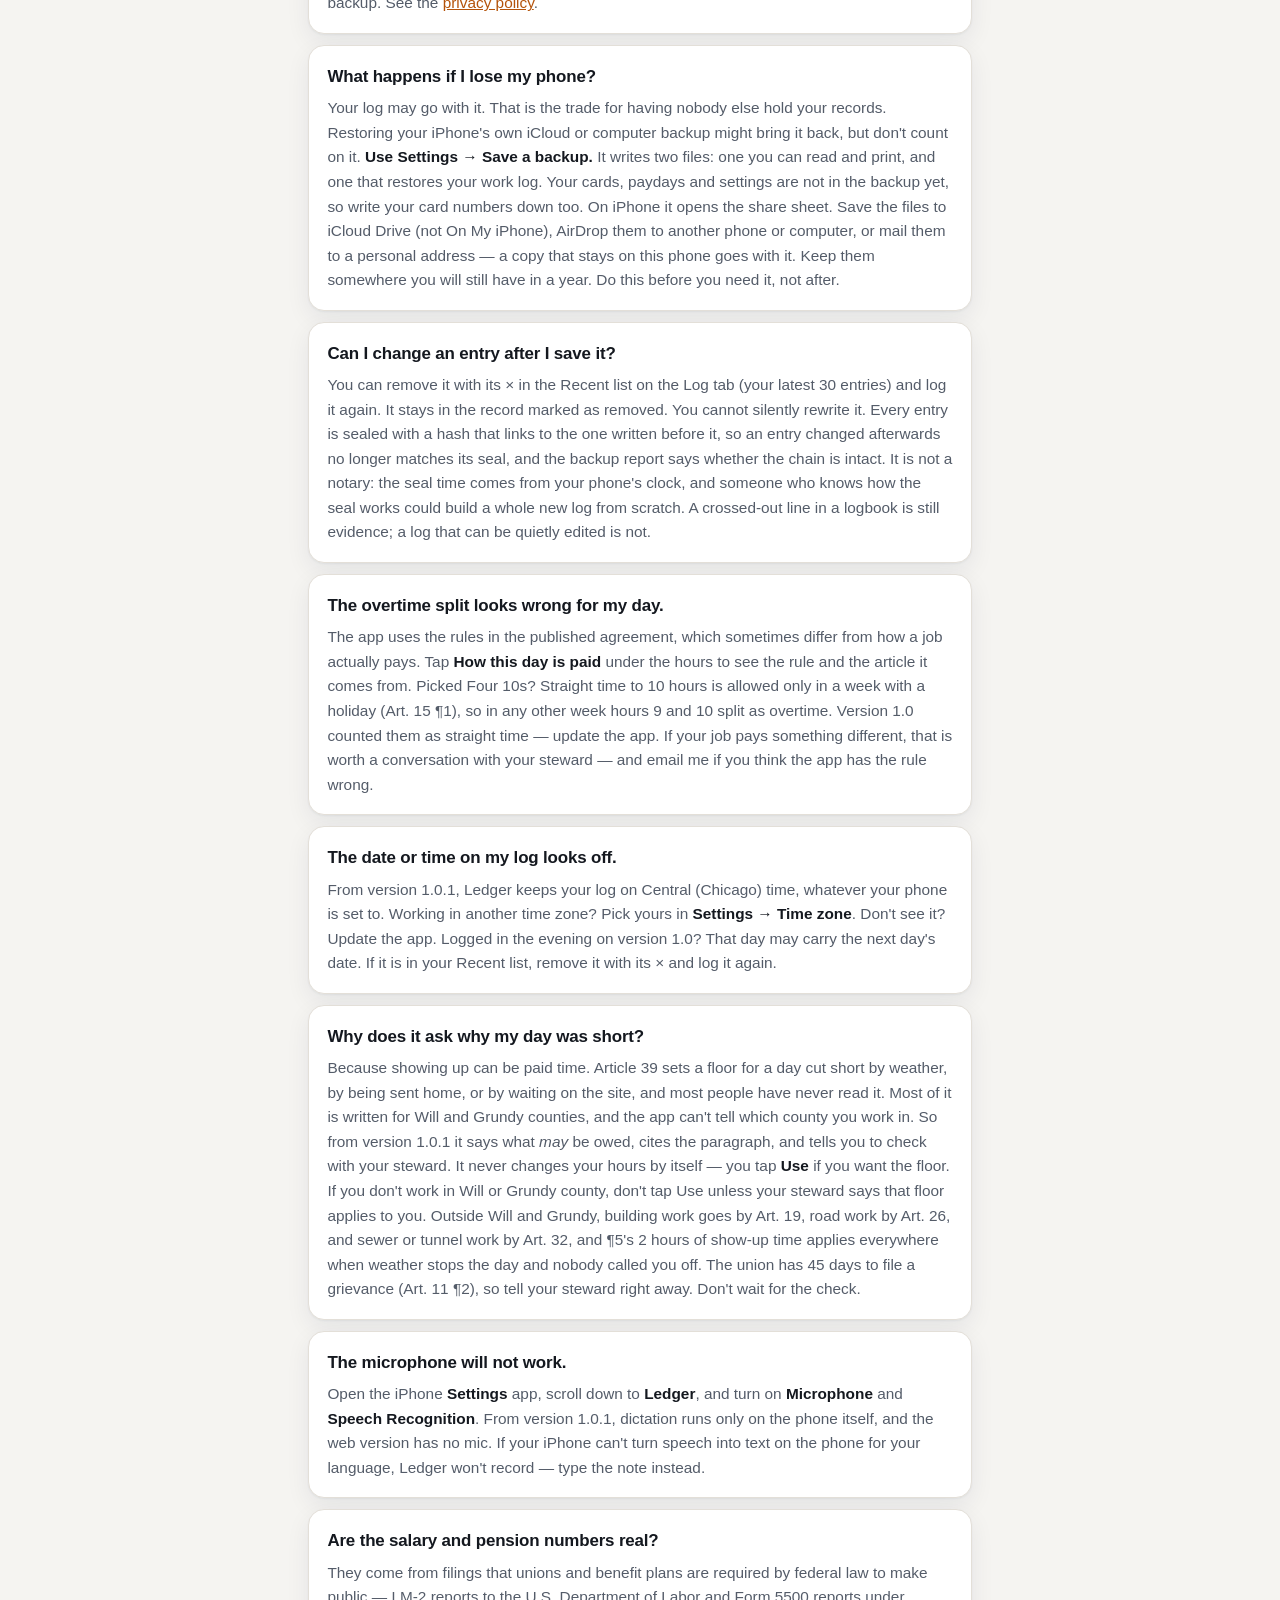
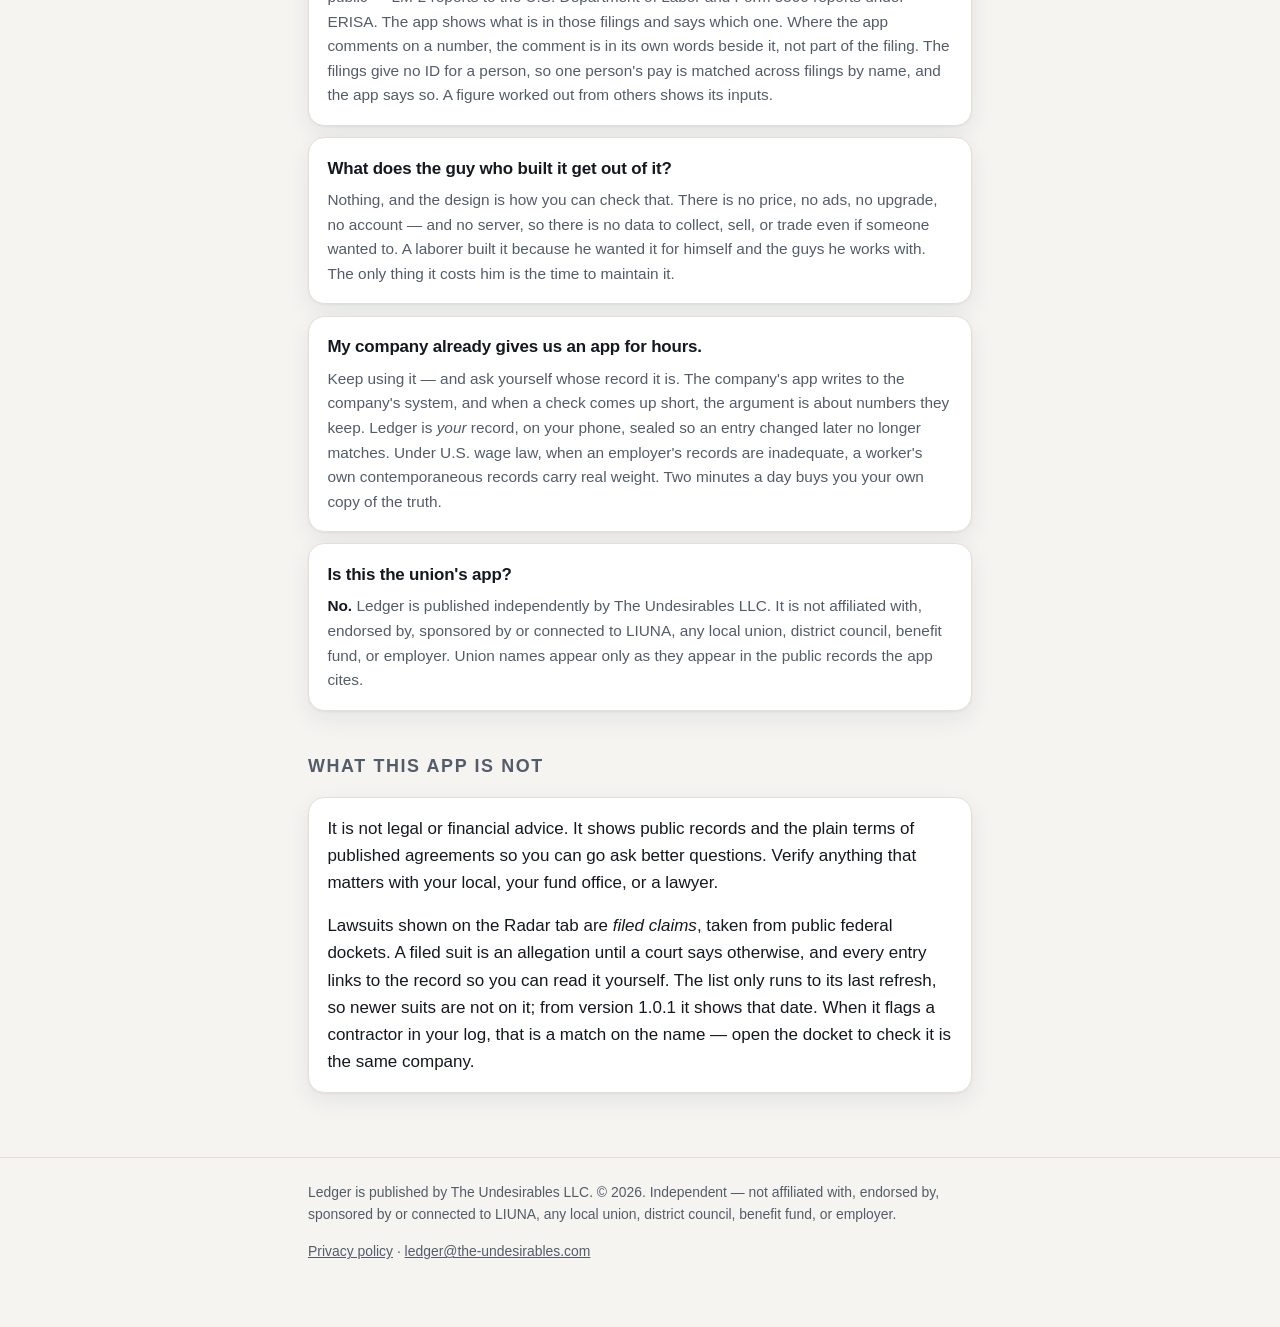
==== commit cb819ae9: "Say what the app does now, not what it promised The help page promised card warnings at 90, 30 and 7" ====
--- a/index.html
+++ b/index.html
@@ -22,7 +22,7 @@
     <div class="chips">
       <span>Free, always</span>
       <span>No account</span>
-      <span>Nothing leaves your phone</span>
+      <span>Nothing sent to us</span>
       <span>English &amp; Español</span>
     </div>
     <nav>
@@ -56,14 +56,18 @@
       the real rules in the agreement — not jobsite folklore.</p>
     </div>
     <div class="tile">
-      <h3>Knows what a short day pays</h3>
-      <p>Rained out at ten? Sent home at the gate? Article 39 sets a floor, and
-      the app tells you what it is and cites the paragraph.</p>
+      <h3>Knows what a short day may be owed</h3>
+      <p>Rained out at ten? Sent home at the gate? The app tells you what the
+      agreement may owe you and cites the paragraph. Most of Article 39 is
+      written for Will and Grundy counties. Work anywhere else? Ask your
+      steward before you use that floor.</p>
     </div>
     <div class="tile">
       <h3>Watches your cards</h3>
-      <p>OSHA, HAZWOPER, forklift, CPR. Warnings at 90, 30 and 7 days — enough
-      time to actually book the refresher.</p>
+      <p>OSHA, HAZWOPER, forklift, CPR. Each card counts down on the Cards tab.
+      From version 1.0.1, inside 30 days or once it lapses, a line also shows
+      on the Log tab — the screen you open every day. There are no phone
+      notifications.</p>
     </div>
     <div class="tile">
       <h3>Reads the filings for you</h3>
@@ -84,50 +88,90 @@
 
   <div class="qa">
     <h3>Where are my hours stored?</h3>
-    <p>On your phone, and nowhere else. There is no server. Nothing you log is
-    uploaded, and no one — including me — can read it. See the
-    <a href="./privacy.html">privacy policy</a>.</p>
+    <p>On your phone. There is no server: Ledger uploads nothing you log, and I
+    never see it. If your iPhone backs up to iCloud or a computer, that backup
+    may include Ledger's data, the same as any app's. On the web version your
+    hours are in that browser's storage, and clearing the browser's data erases
+    them. The browser can also clear them on its own: on iPhone, Safari may
+    erase them if you don't open the page for about a week, unless you've added
+    Ledger to your Home Screen. Don't count on the phone to keep them — save a
+    backup. See the <a href="./privacy.html">privacy policy</a>.</p>
   </div>
 
   <div class="qa">
     <h3>What happens if I lose my phone?</h3>
-    <p>Your log goes with it. That is the trade for having nobody else hold your
-    records. <strong>Use Settings → Back up.</strong> It writes two files: one
-    you can read and print, and one that restores everything. Send them to
-    yourself and keep them somewhere you will still have in a year. Do this
-    before you need it, not after.</p>
+    <p>Your log may go with it. That is the trade for having nobody else hold
+    your records. Restoring your iPhone's own iCloud or computer backup might
+    bring it back, but don't count on it. <strong>Use Settings → Save a
+    backup.</strong> It writes two files: one you can read and print, and one
+    that restores your work log. Your cards, paydays and settings are not in
+    the backup yet, so write your card numbers down too. On iPhone it opens the
+    share sheet. Save the files to iCloud Drive (not On My iPhone), AirDrop them
+    to another phone or computer, or mail them to a personal address — a copy
+    that stays on this phone goes with it. Keep them somewhere you will still
+    have in a year. Do this before you need it, not after.</p>
   </div>
 
   <div class="qa">
     <h3>Can I change an entry after I save it?</h3>
-    <p>You can void it, and you can log a correction. You cannot silently
-    rewrite it. Every entry is sealed with a hash that links to the one before
-    it, so the log can show it has not been tampered with. A crossed-out line in
-    a logbook is still evidence; a log that can be quietly edited is not.</p>
+    <p>You can remove it with its × in the Recent list on the Log tab (your
+    latest 30 entries) and log it again. It stays in the record marked as
+    removed. You cannot silently rewrite it. Every entry is sealed with a hash
+    that links to the one written before it, so an entry changed afterwards no
+    longer matches its seal, and the backup report says whether the chain is
+    intact. It is not a notary: the seal time comes from your phone's clock,
+    and someone who knows how the seal works could build a whole new log from
+    scratch. A crossed-out line in a logbook is still evidence; a log that can
+    be quietly edited is not.</p>
   </div>
 
   <div class="qa">
     <h3>The overtime split looks wrong for my day.</h3>
     <p>The app uses the rules in the published agreement, which sometimes differ
     from how a job actually pays. Tap <strong>How this day is paid</strong>
-    under the hours to see the rule and the article it comes from. If your job
-    pays something different, that is worth a conversation with your steward —
-    and email me if you think the app has the rule wrong.</p>
+    under the hours to see the rule and the article it comes from. Picked
+    Four 10s? Straight time to 10 hours is allowed only in a week with a
+    holiday (Art. 15 ¶1), so in any other week hours 9 and 10 split as
+    overtime. Version 1.0 counted them as straight time — update the app. If
+    your job pays something different, that is worth a conversation with your
+    steward — and email me if you think the app has the rule wrong.</p>
+  </div>
+
+  <div class="qa">
+    <h3>The date or time on my log looks off.</h3>
+    <p>From version 1.0.1, Ledger keeps your log on Central (Chicago) time,
+    whatever your phone is set to. Working in another time zone? Pick yours in
+    <strong>Settings → Time zone</strong>. Don't see it? Update the app.
+    Logged in the evening on version 1.0? That day may carry the next day's
+    date. If it is in your Recent list, remove it with its × and log it
+    again.</p>
   </div>
 
   <div class="qa">
     <h3>Why does it ask why my day was short?</h3>
-    <p>Because showing up is paid time. Article 39 sets a floor for a day cut
-    short by weather, by being sent home, or by waiting on the site, and most
-    people have never read it. The app tells you the floor and cites the
-    paragraph. It never changes your hours by itself.</p>
+    <p>Because showing up can be paid time. Article 39 sets a floor for a day
+    cut short by weather, by being sent home, or by waiting on the site, and
+    most people have never read it. Most of it is written for Will and Grundy
+    counties, and the app can't tell which county you work in. So from version
+    1.0.1 it says what <em>may</em> be owed, cites the paragraph, and tells you
+    to check with your steward. It never changes your hours by itself — you tap
+    <strong>Use</strong> if you want the floor. If you don't work in Will or
+    Grundy county, don't tap Use unless your steward says that floor applies to
+    you. Outside Will and Grundy, building work goes by Art. 19, road work by
+    Art. 26, and sewer or tunnel work by Art. 32, and ¶5's 2 hours of show-up
+    time applies everywhere when weather stops the day and nobody called you
+    off. The union has 45 days to file a grievance (Art. 11 ¶2), so
+    tell your steward right away. Don't wait for the check.</p>
   </div>
 
   <div class="qa">
     <h3>The microphone will not work.</h3>
     <p>Open the iPhone <strong>Settings</strong> app, scroll down to
     <strong>Ledger</strong>, and turn on <strong>Microphone</strong> and
-    <strong>Speech Recognition</strong>. Dictation runs on the device itself.</p>
+    <strong>Speech Recognition</strong>. From version 1.0.1, dictation runs
+    only on the phone itself, and the web version has no mic. If your iPhone
+    can't turn speech into text on the phone for your language, Ledger won't
+    record — type the note instead.</p>
   </div>
 
   <div class="qa">
@@ -135,8 +179,11 @@
     <p>They come from filings that unions and benefit plans are required by
     federal law to make public — LM-2 reports to the U.S. Department of Labor
     and Form 5500 reports under ERISA. The app shows what is in those filings
-    and says which one. It does not editorialize the numbers, and anything it
-    deduces rather than reads is labeled as a deduction.</p>
+    and says which one. Where the app comments on a number, the comment is in
+    its own words beside it, not part of the filing. The filings give
+    no ID for a person, so one person's pay is matched across filings by name,
+    and the app says so. A figure worked out from others shows its
+    inputs.</p>
   </div>
 
   <div class="qa">
@@ -153,8 +200,8 @@
     <p>Keep using it — and ask yourself whose record it is. The company's app
     writes to the company's system, and when a check comes up short, the
     argument is about numbers they keep. Ledger is <em>your</em> record, on your
-    phone, sealed so it can show it was never edited. Under U.S. wage law, when
-    an employer's records are inadequate, a worker's own contemporaneous
+    phone, sealed so an entry changed later no longer matches. Under U.S. wage
+    law, when an employer's records are inadequate, a worker's own contemporaneous
     records carry real weight. Two minutes a day buys you your own copy of the
     truth.</p>
   </div>
@@ -178,7 +225,9 @@
     <p>Lawsuits shown on the Radar tab are <em>filed claims</em>, taken from
     public federal dockets. A filed suit is an allegation until a court says
     otherwise, and every entry links to the record so you can read it
-    yourself.</p>
+    yourself. The list only runs to its last refresh, so newer suits are not
+    on it; from version 1.0.1 it shows that date. When it flags a contractor in your log, that is a match on the name
+    — open the docket to check it is the same company.</p>
   </div>
 
 </div>
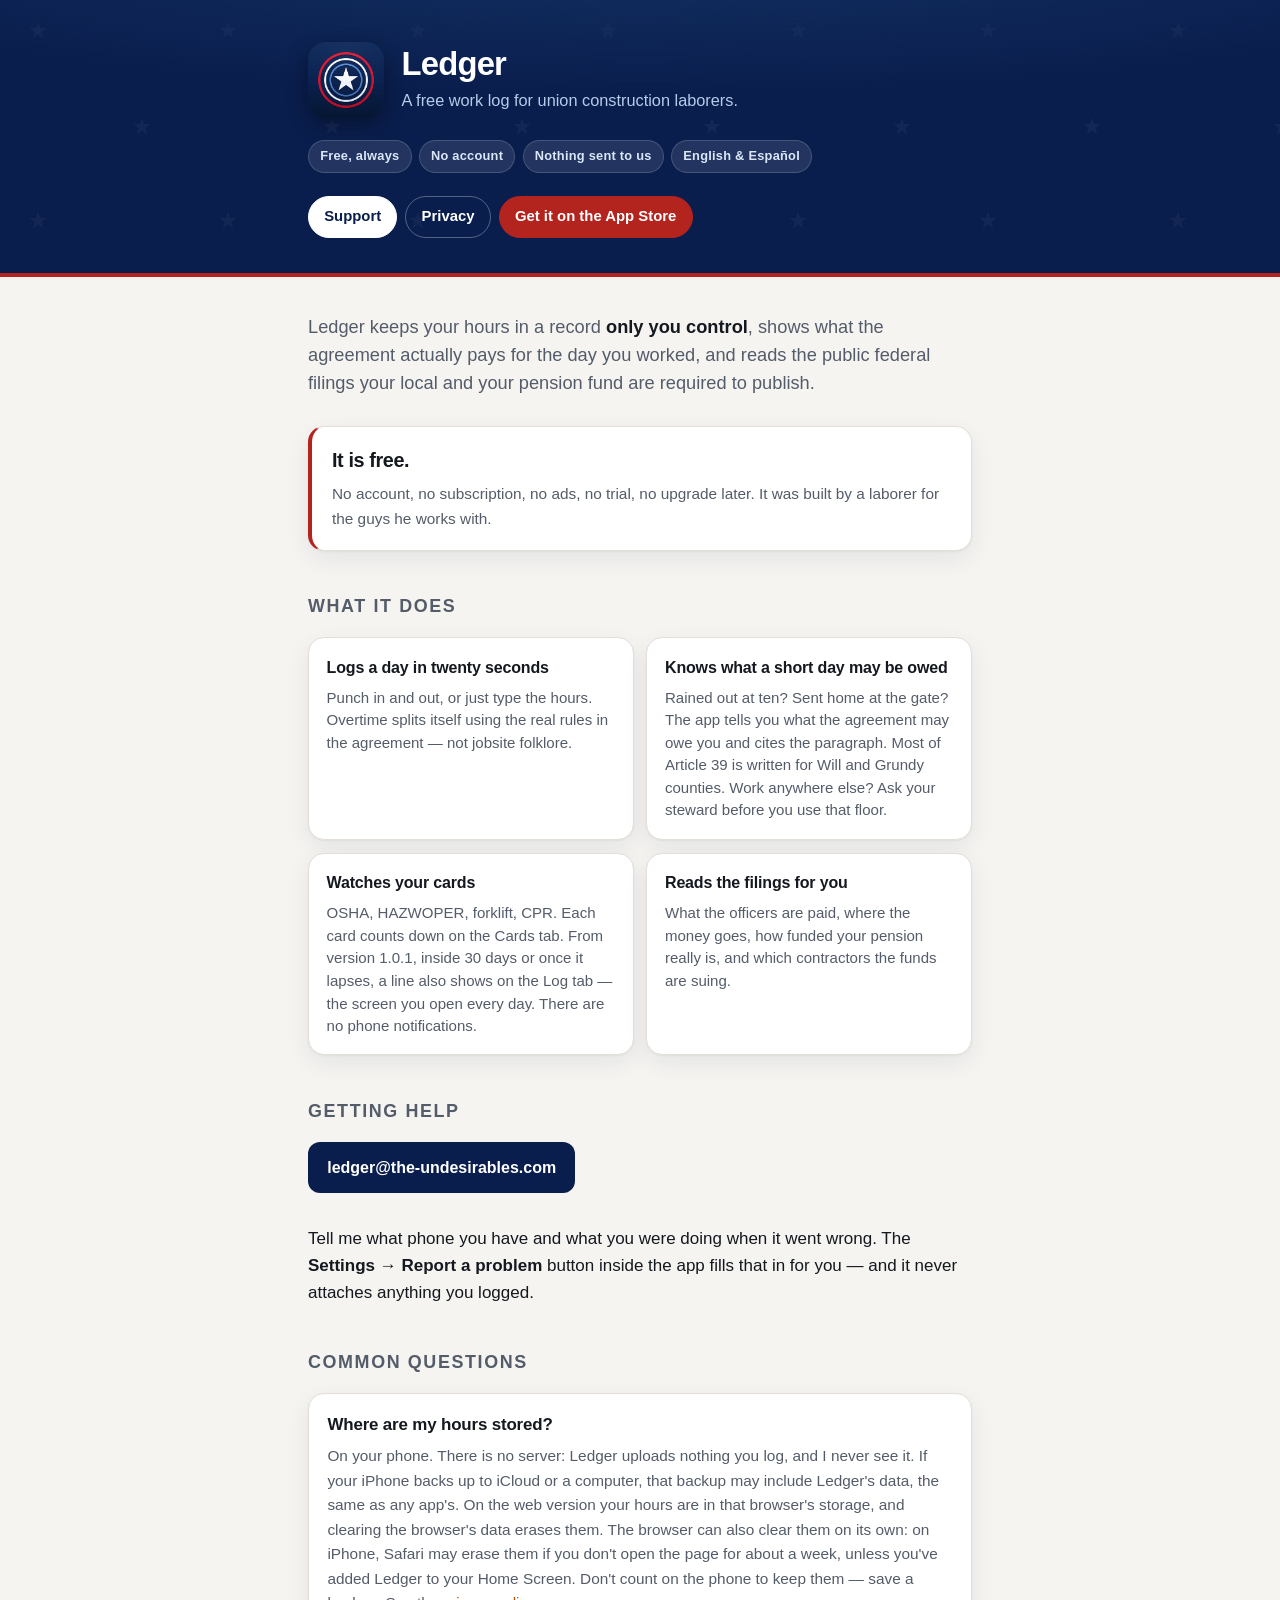
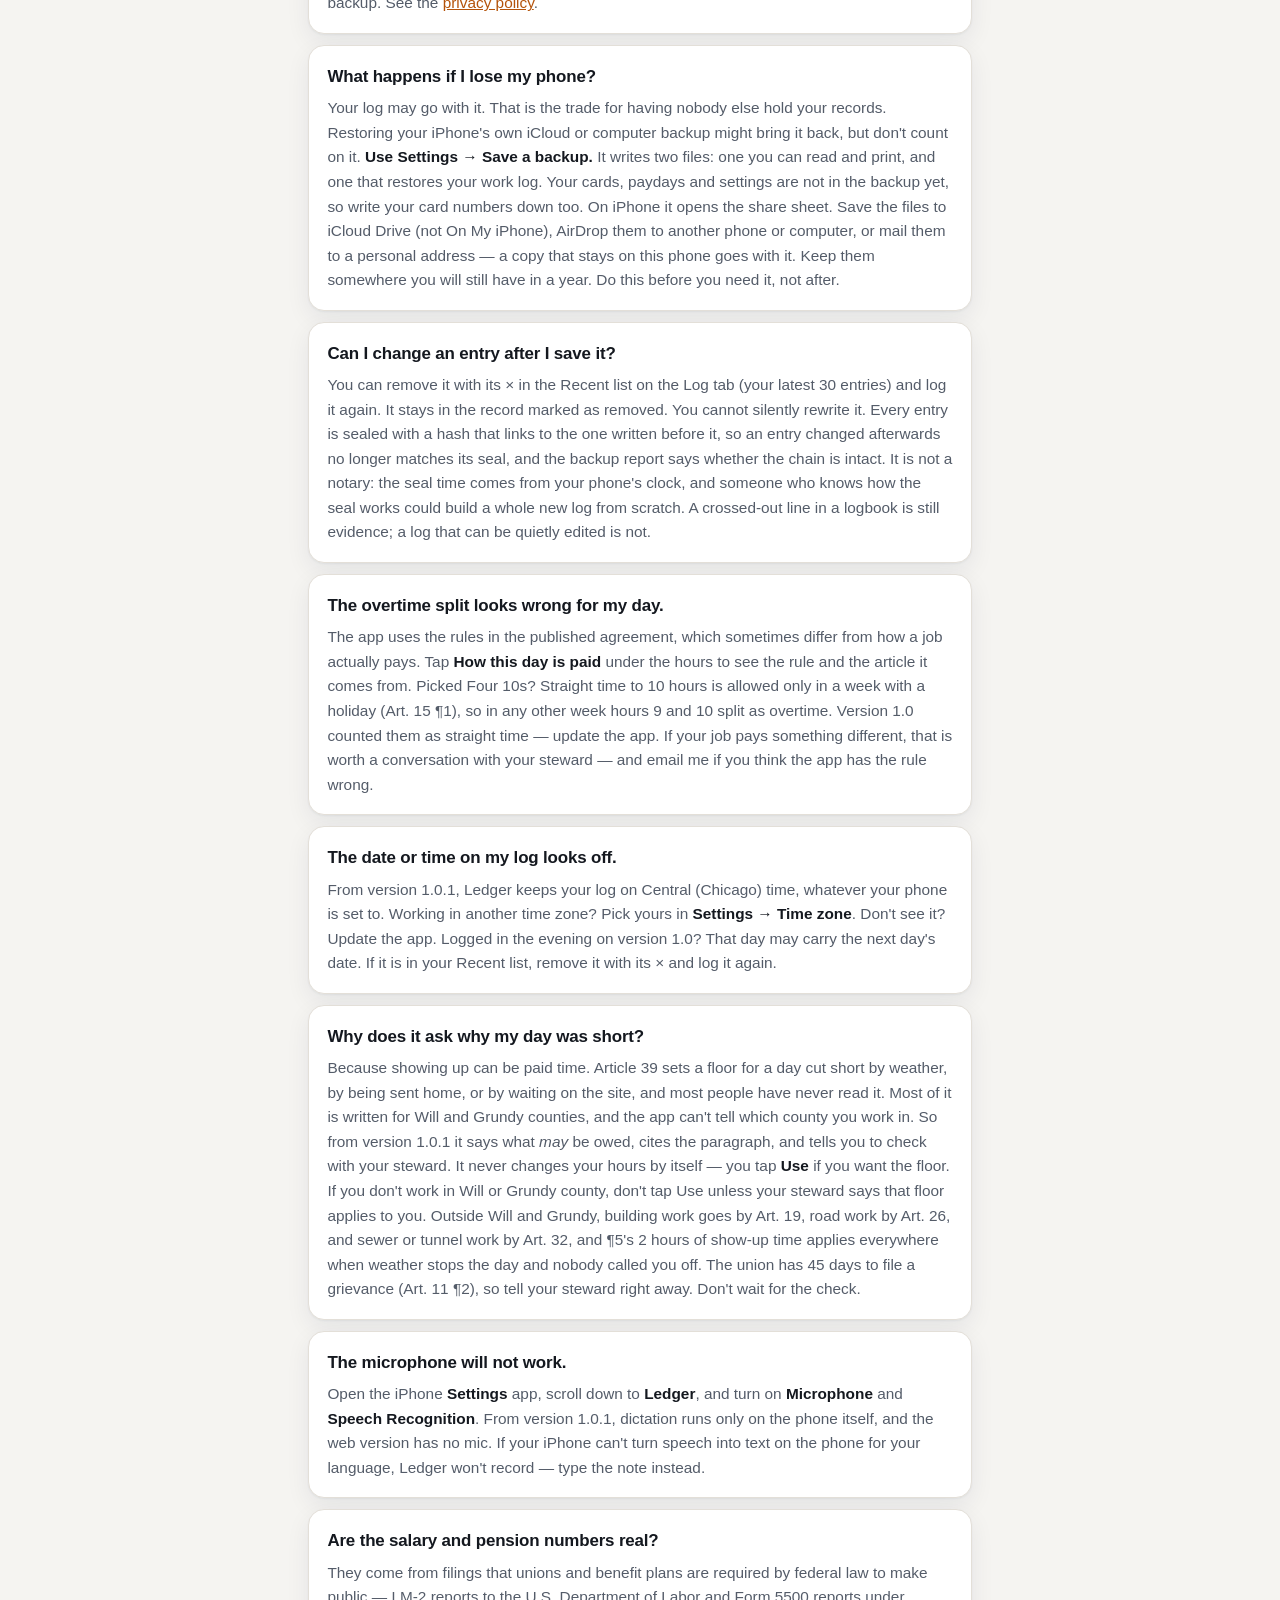
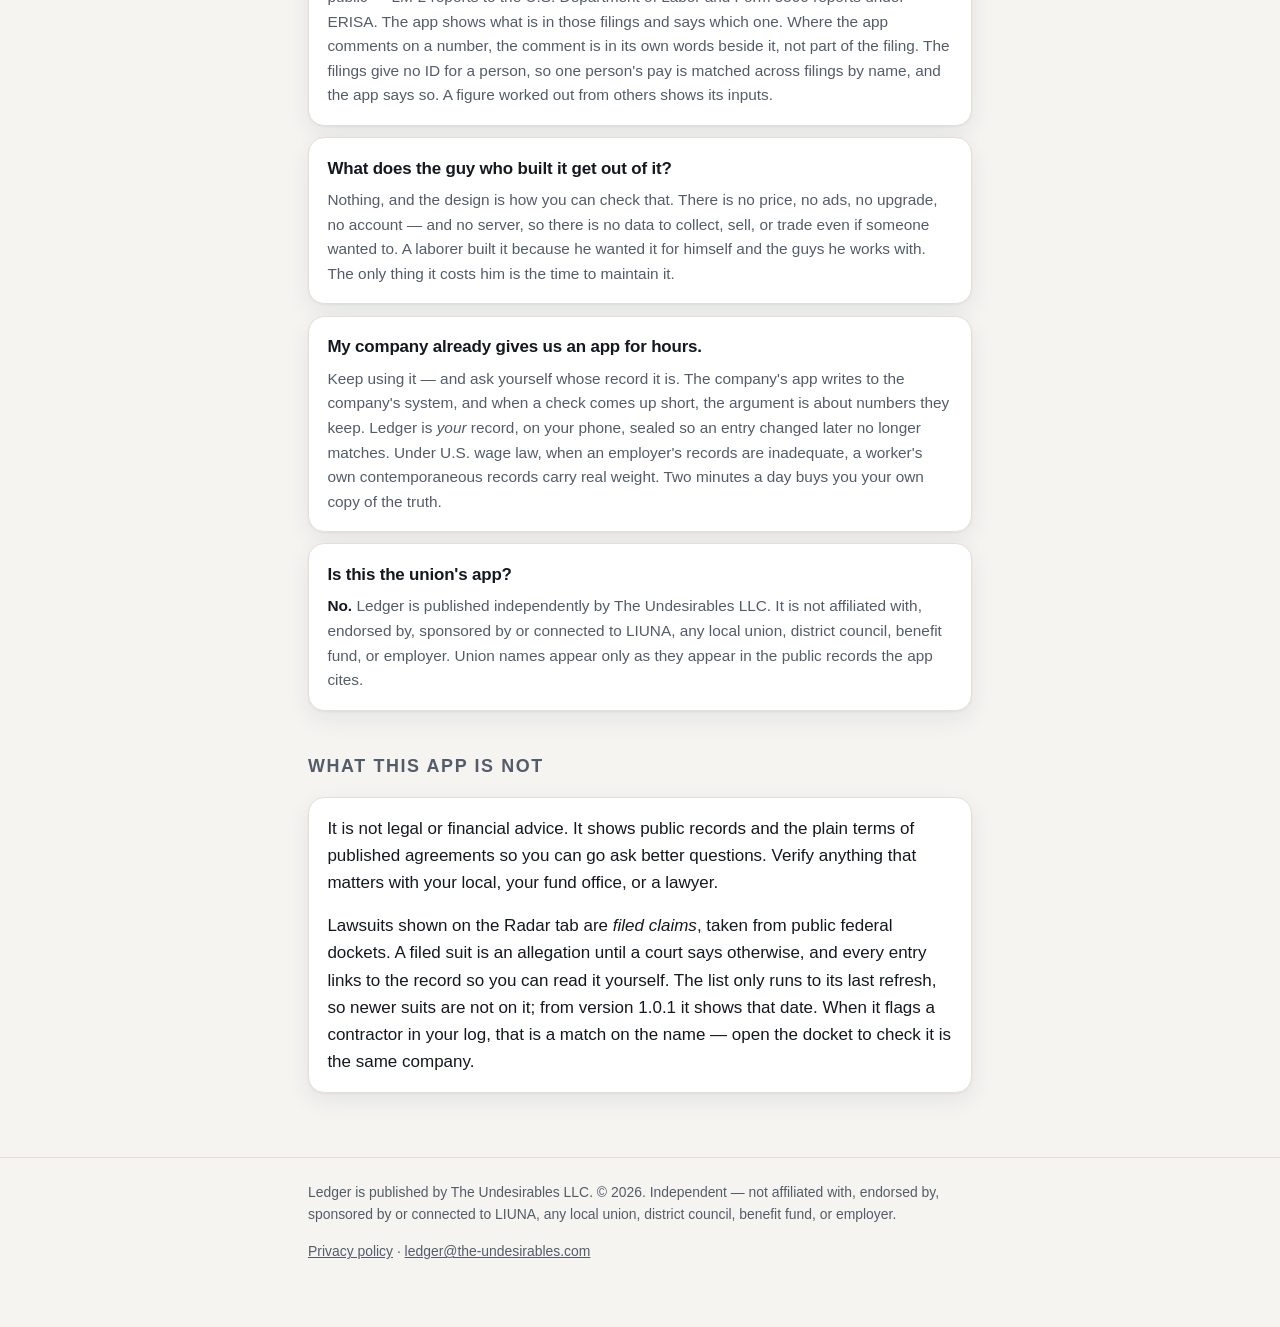
==== commit 54192aba: "The new app icon Same star and rings: true navy with no purple cast, no smudged background stars, th" ====
--- a/index.html
+++ b/index.html
@@ -5,7 +5,7 @@
 <meta name="viewport" content="width=device-width, initial-scale=1">
 <title>Ledger — Support</title>
 <meta name="description" content="Help and support for Ledger, a free work log for union construction laborers.">
-<link rel="icon" href="./icon-256.png">
+<link rel="icon" href="./icon-256.png?v=2">
 <link rel="stylesheet" href="./style.css?v=4">
 </head>
 <body>
@@ -13,7 +13,7 @@
 <header>
   <div class="wrap">
     <div class="hero">
-      <img src="./icon-256.png" alt="" width="76" height="76">
+      <img src="./icon-256.png?v=2" alt="" width="76" height="76">
       <div>
         <h1>Ledger</h1>
         <p>A free work log for union construction laborers.</p>
